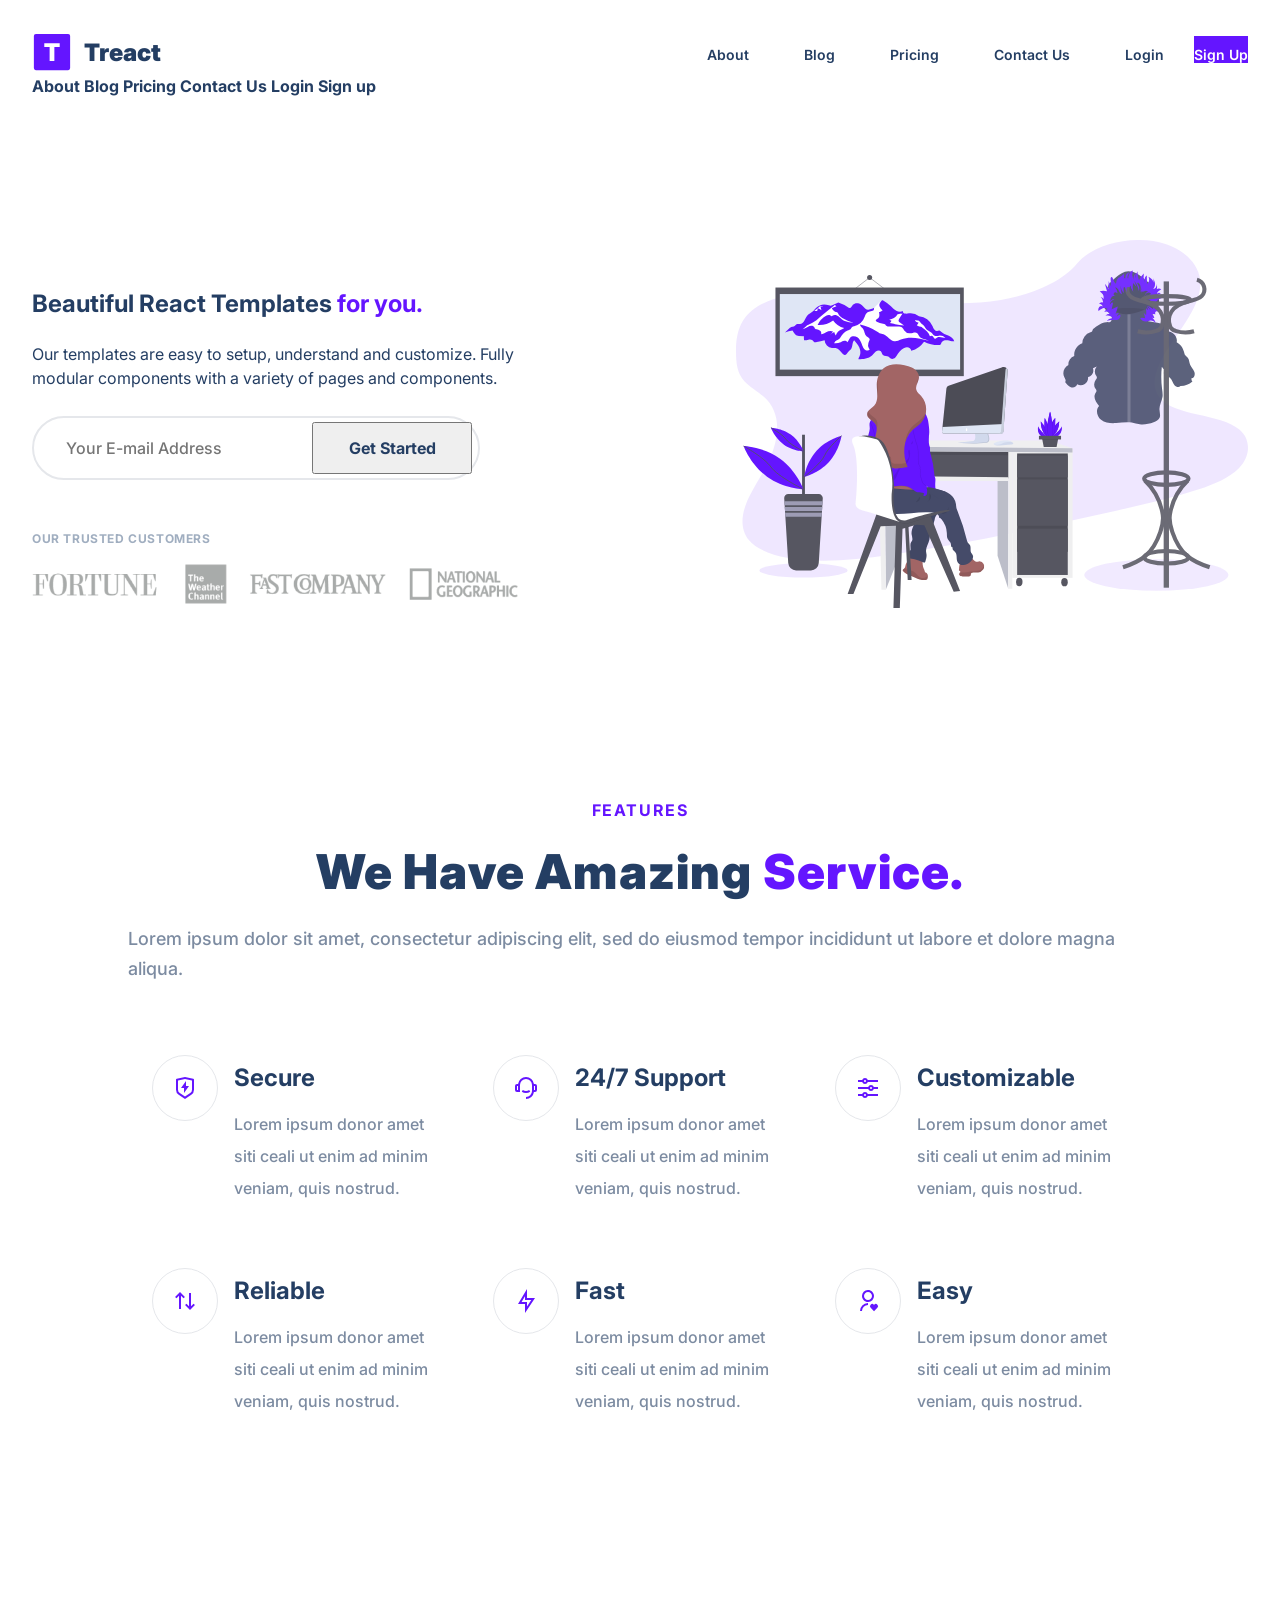
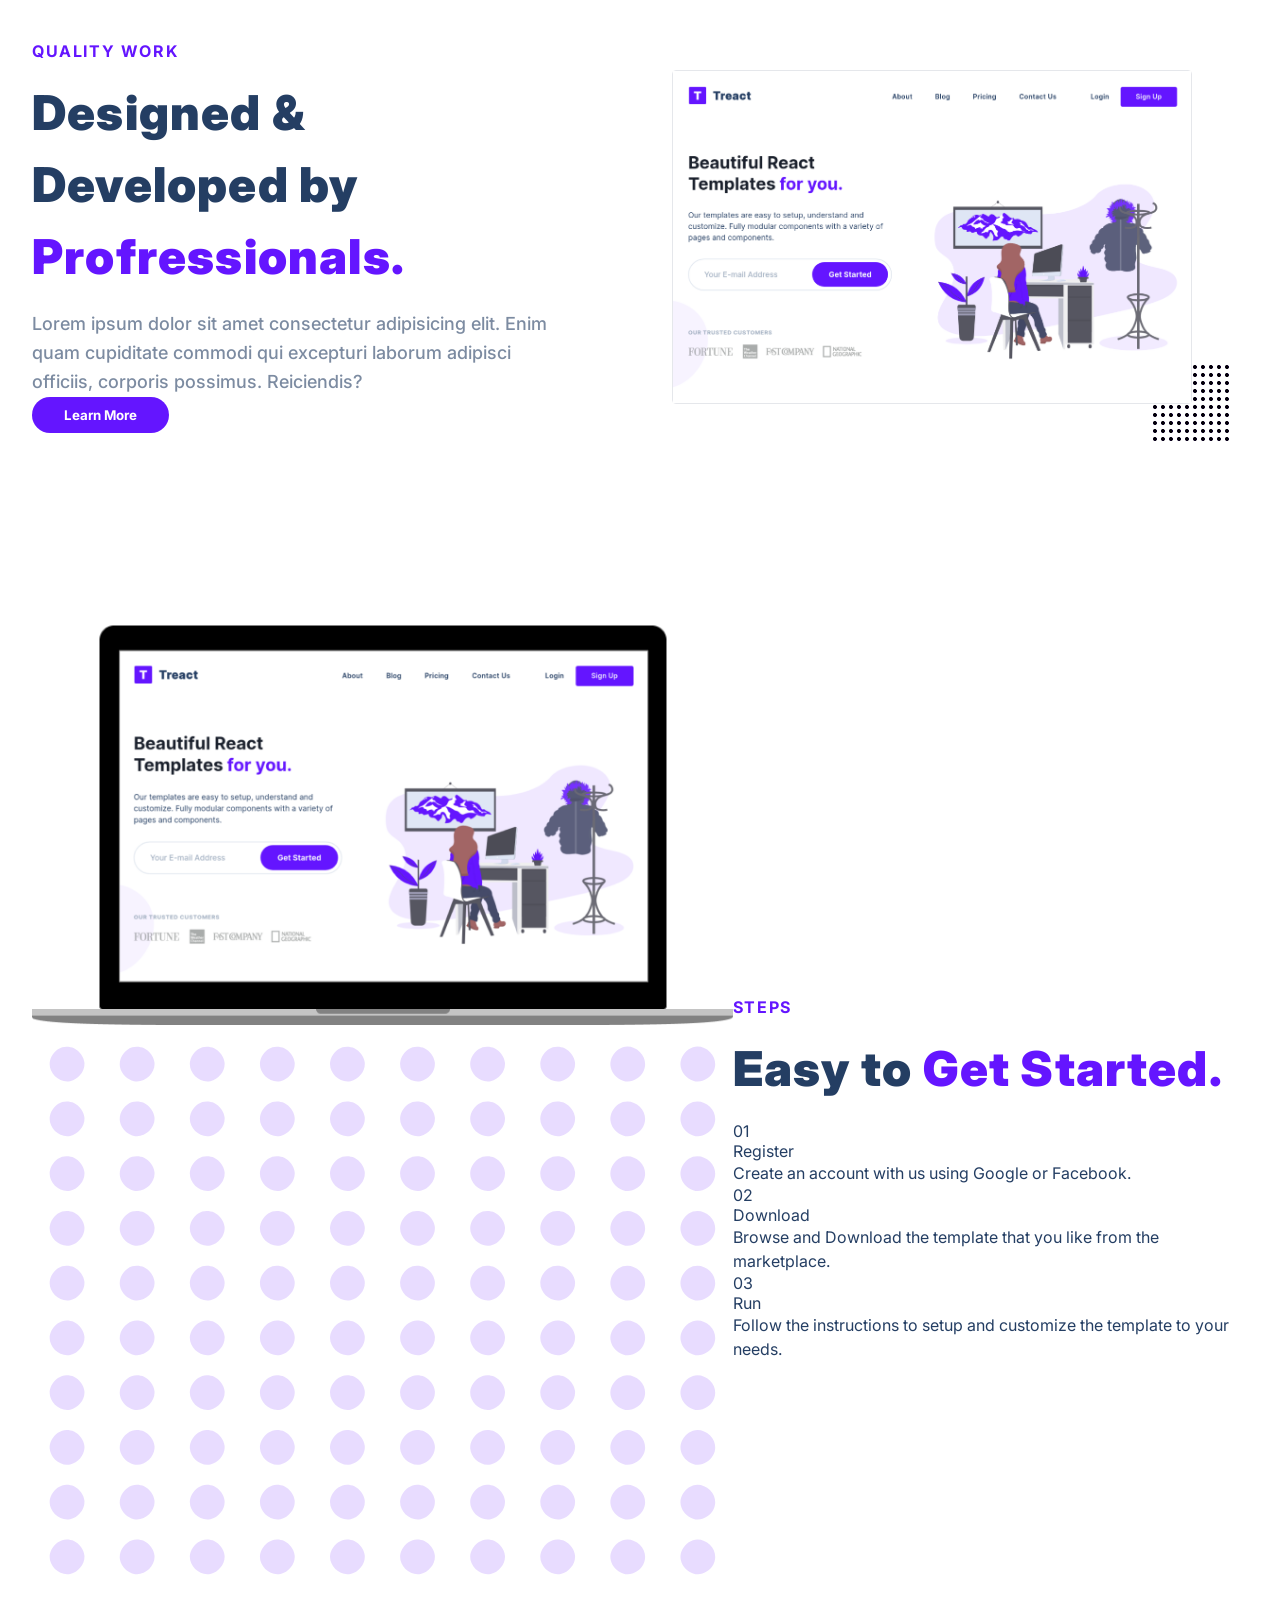
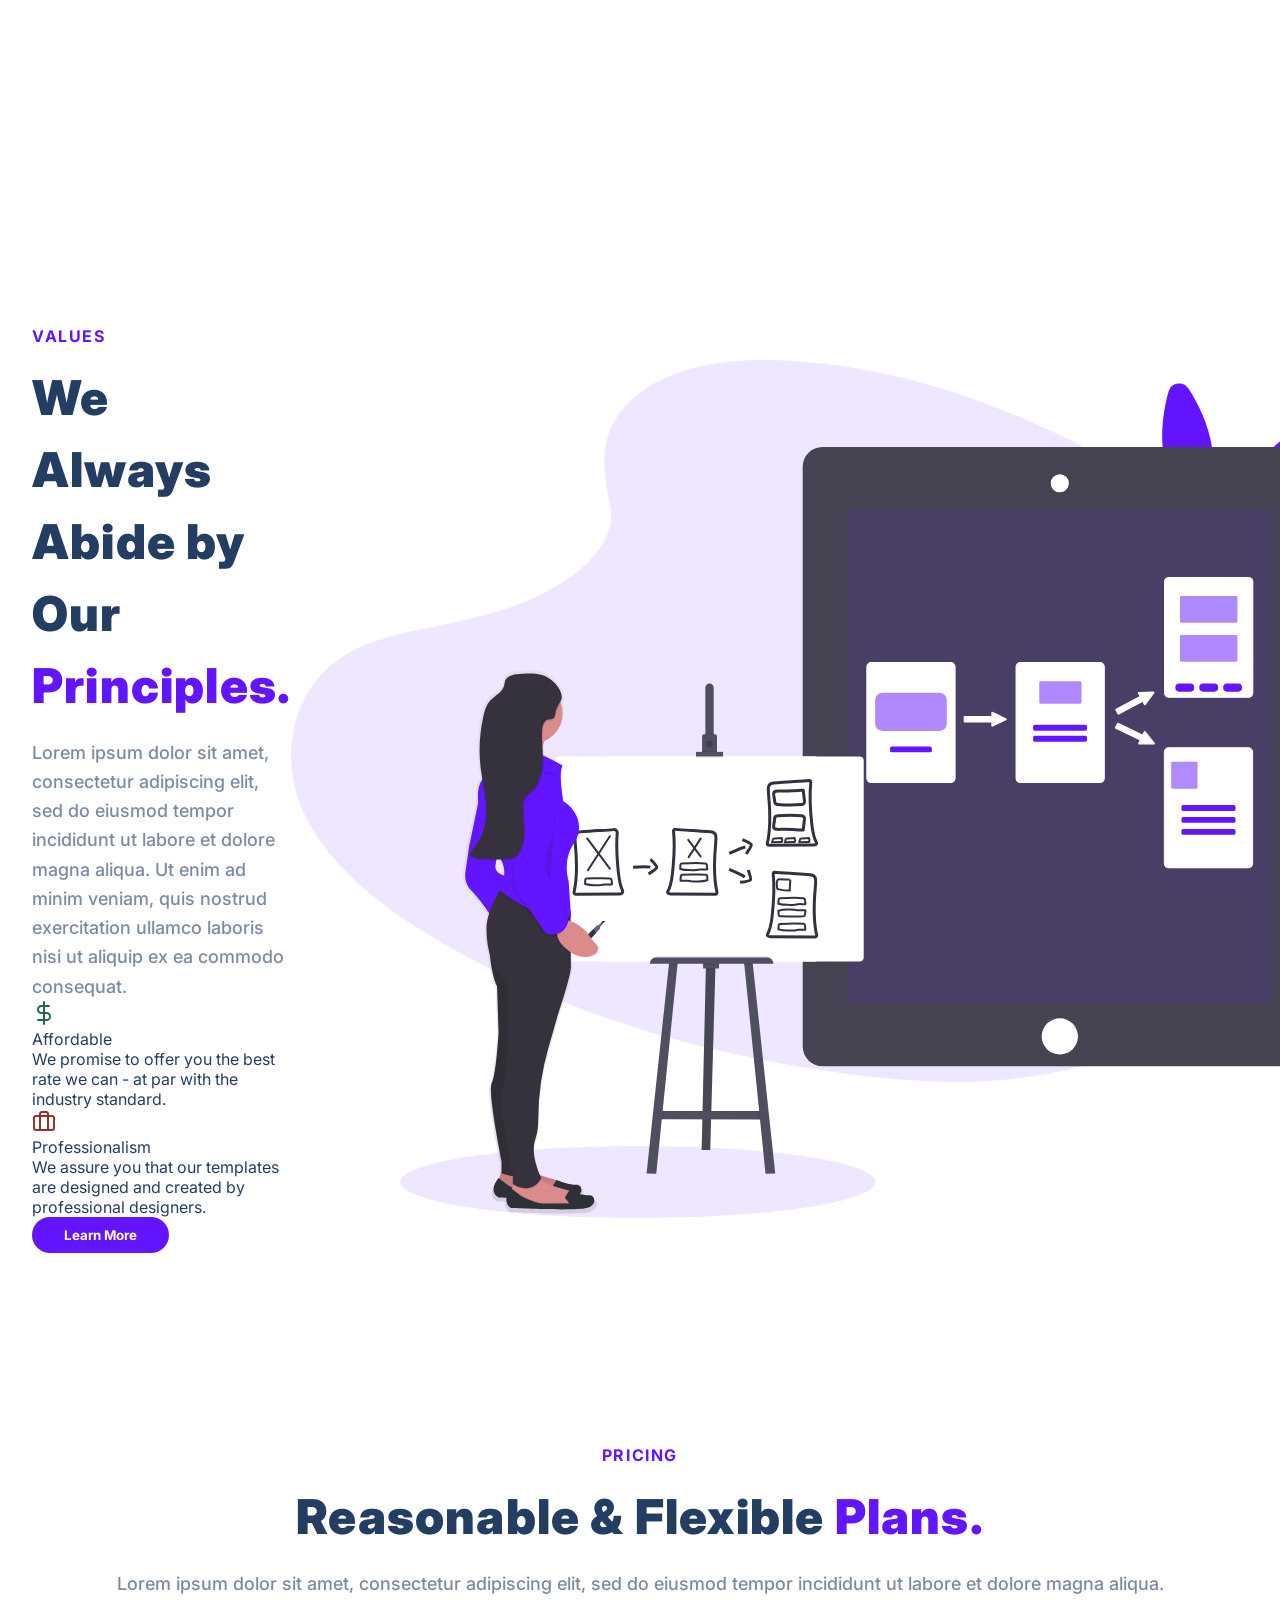
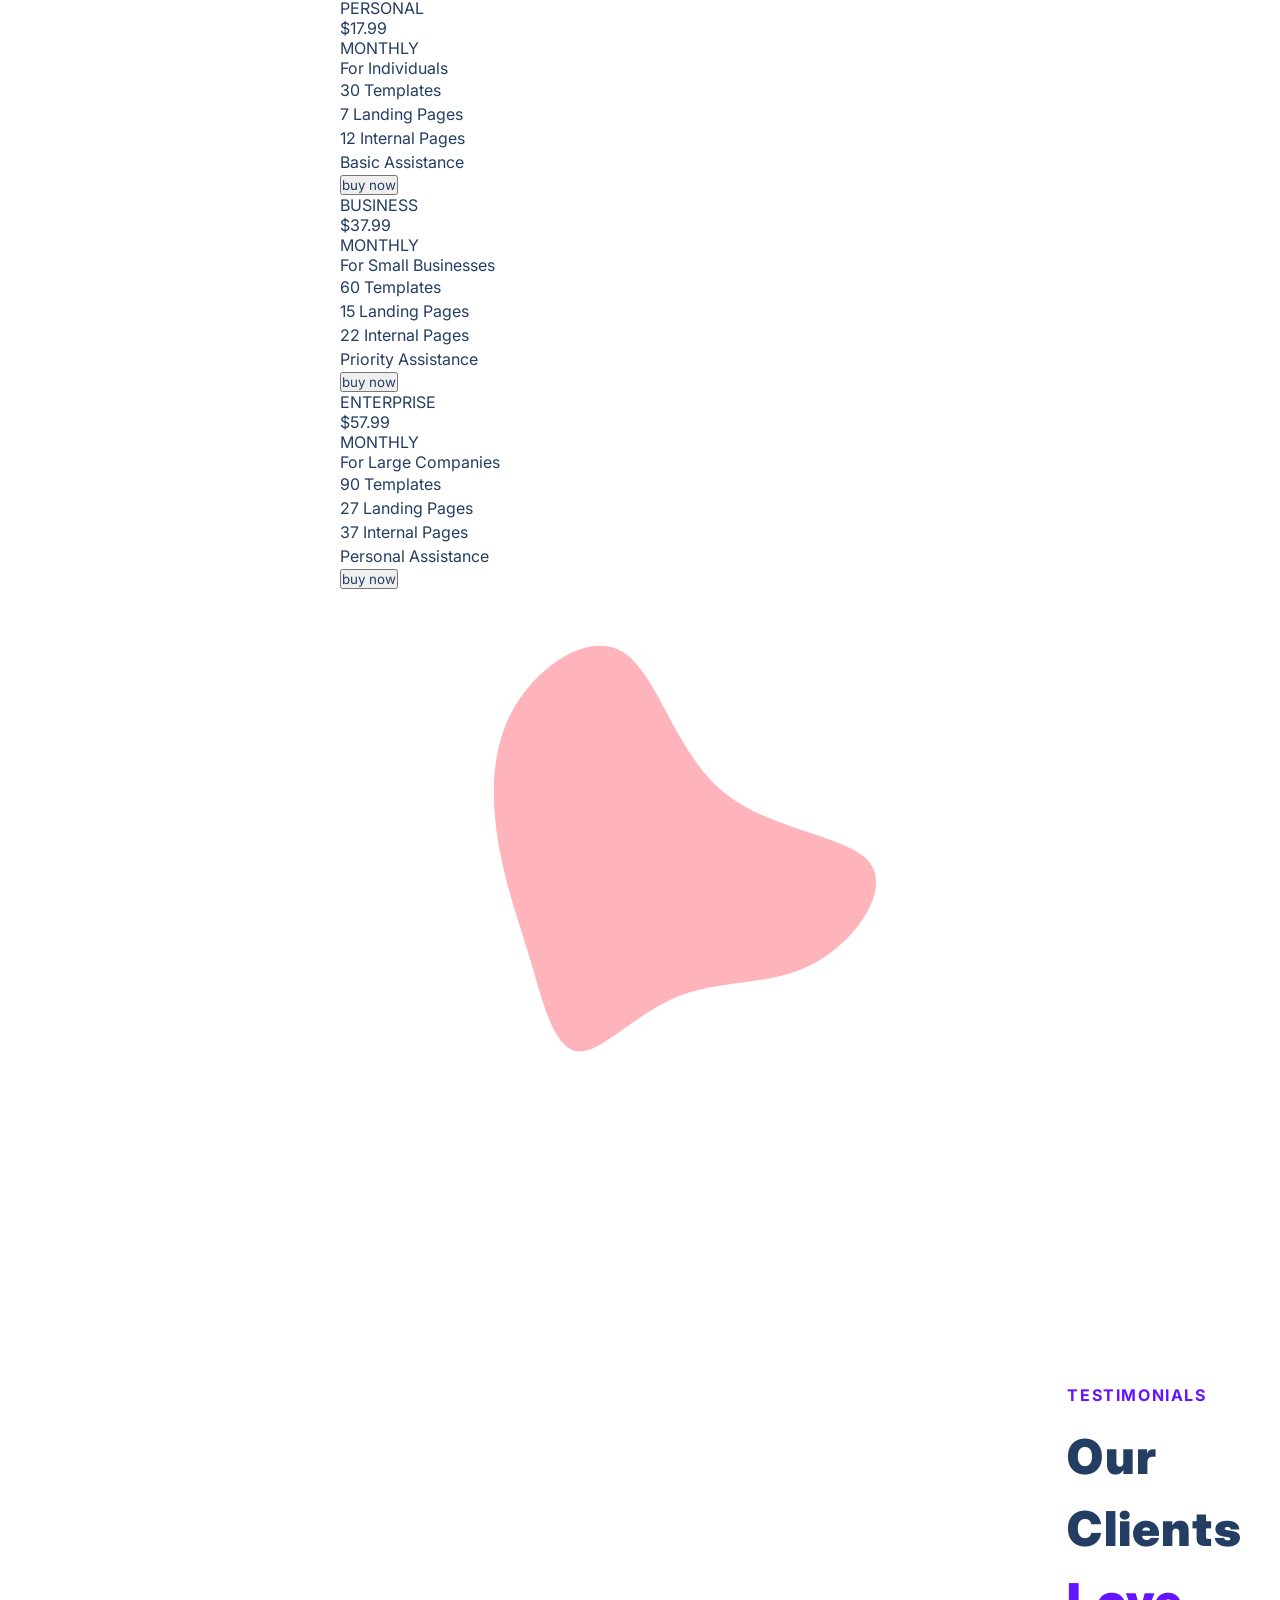
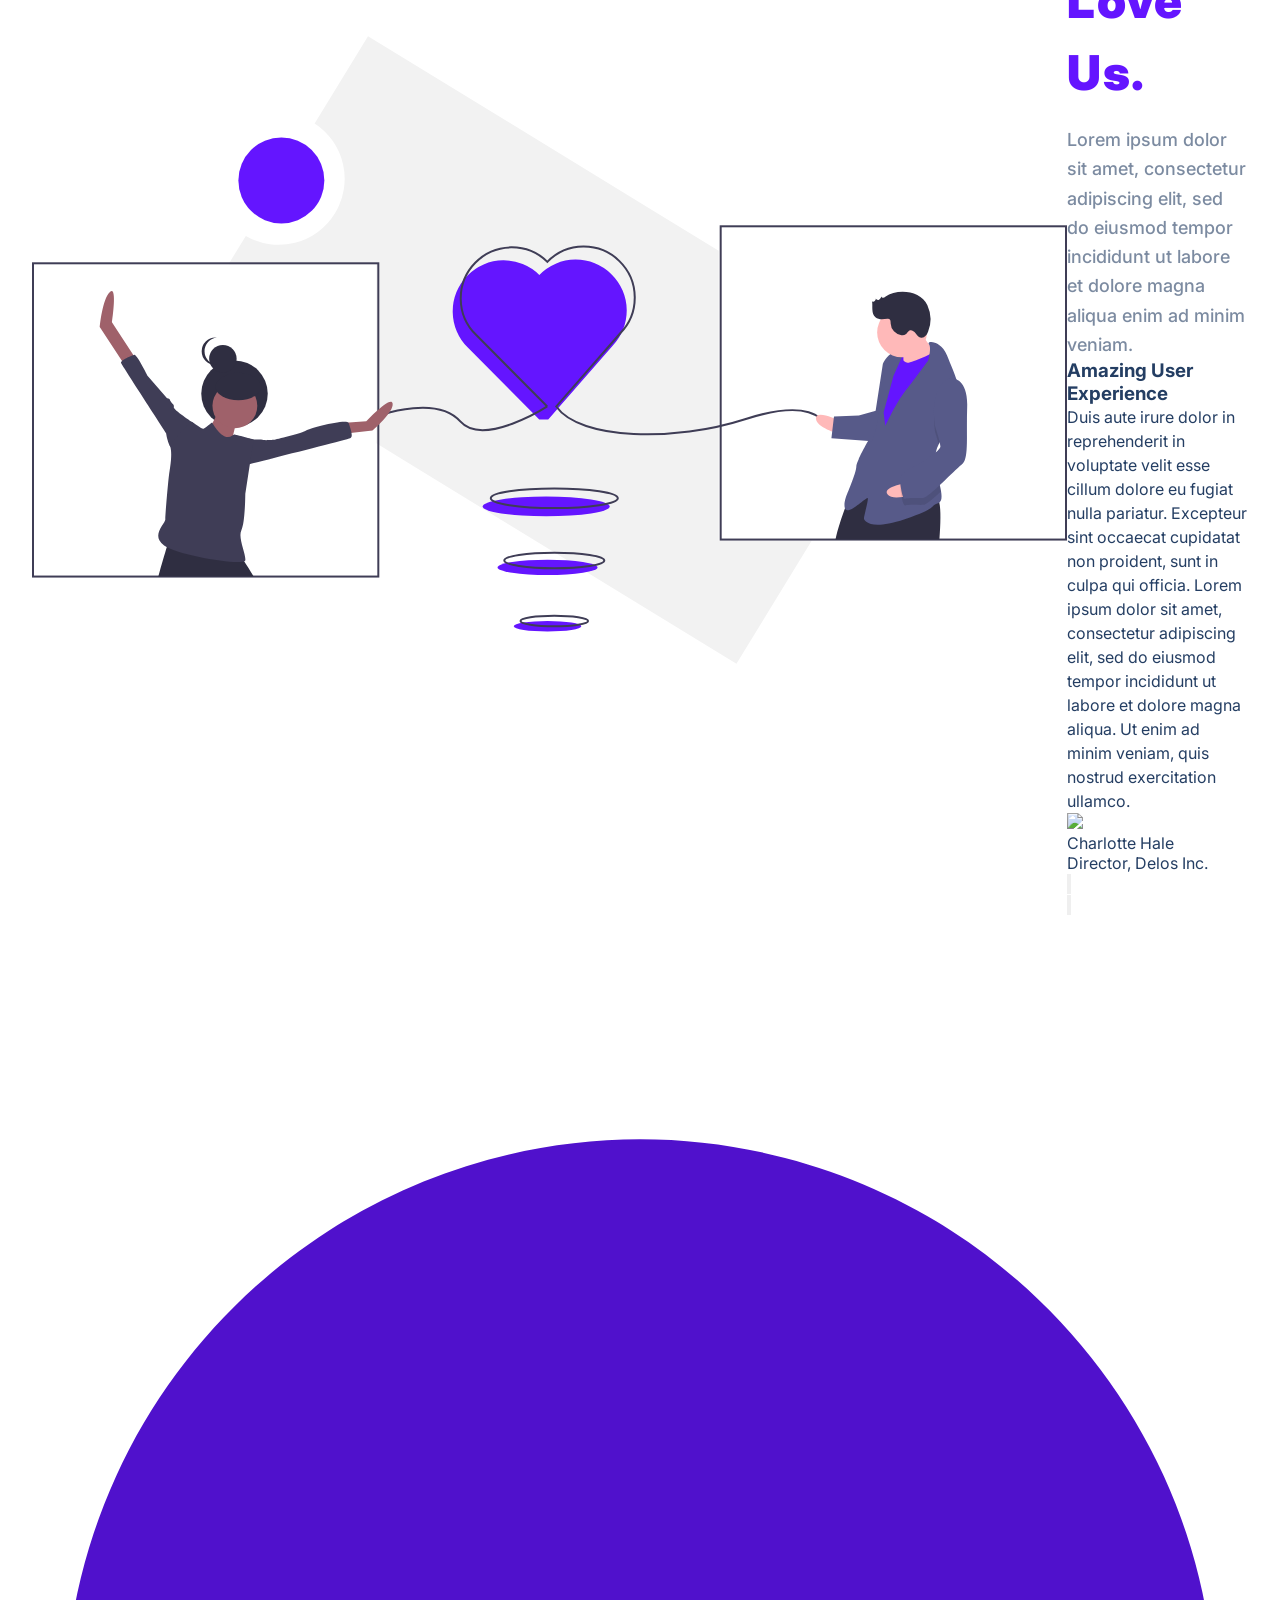
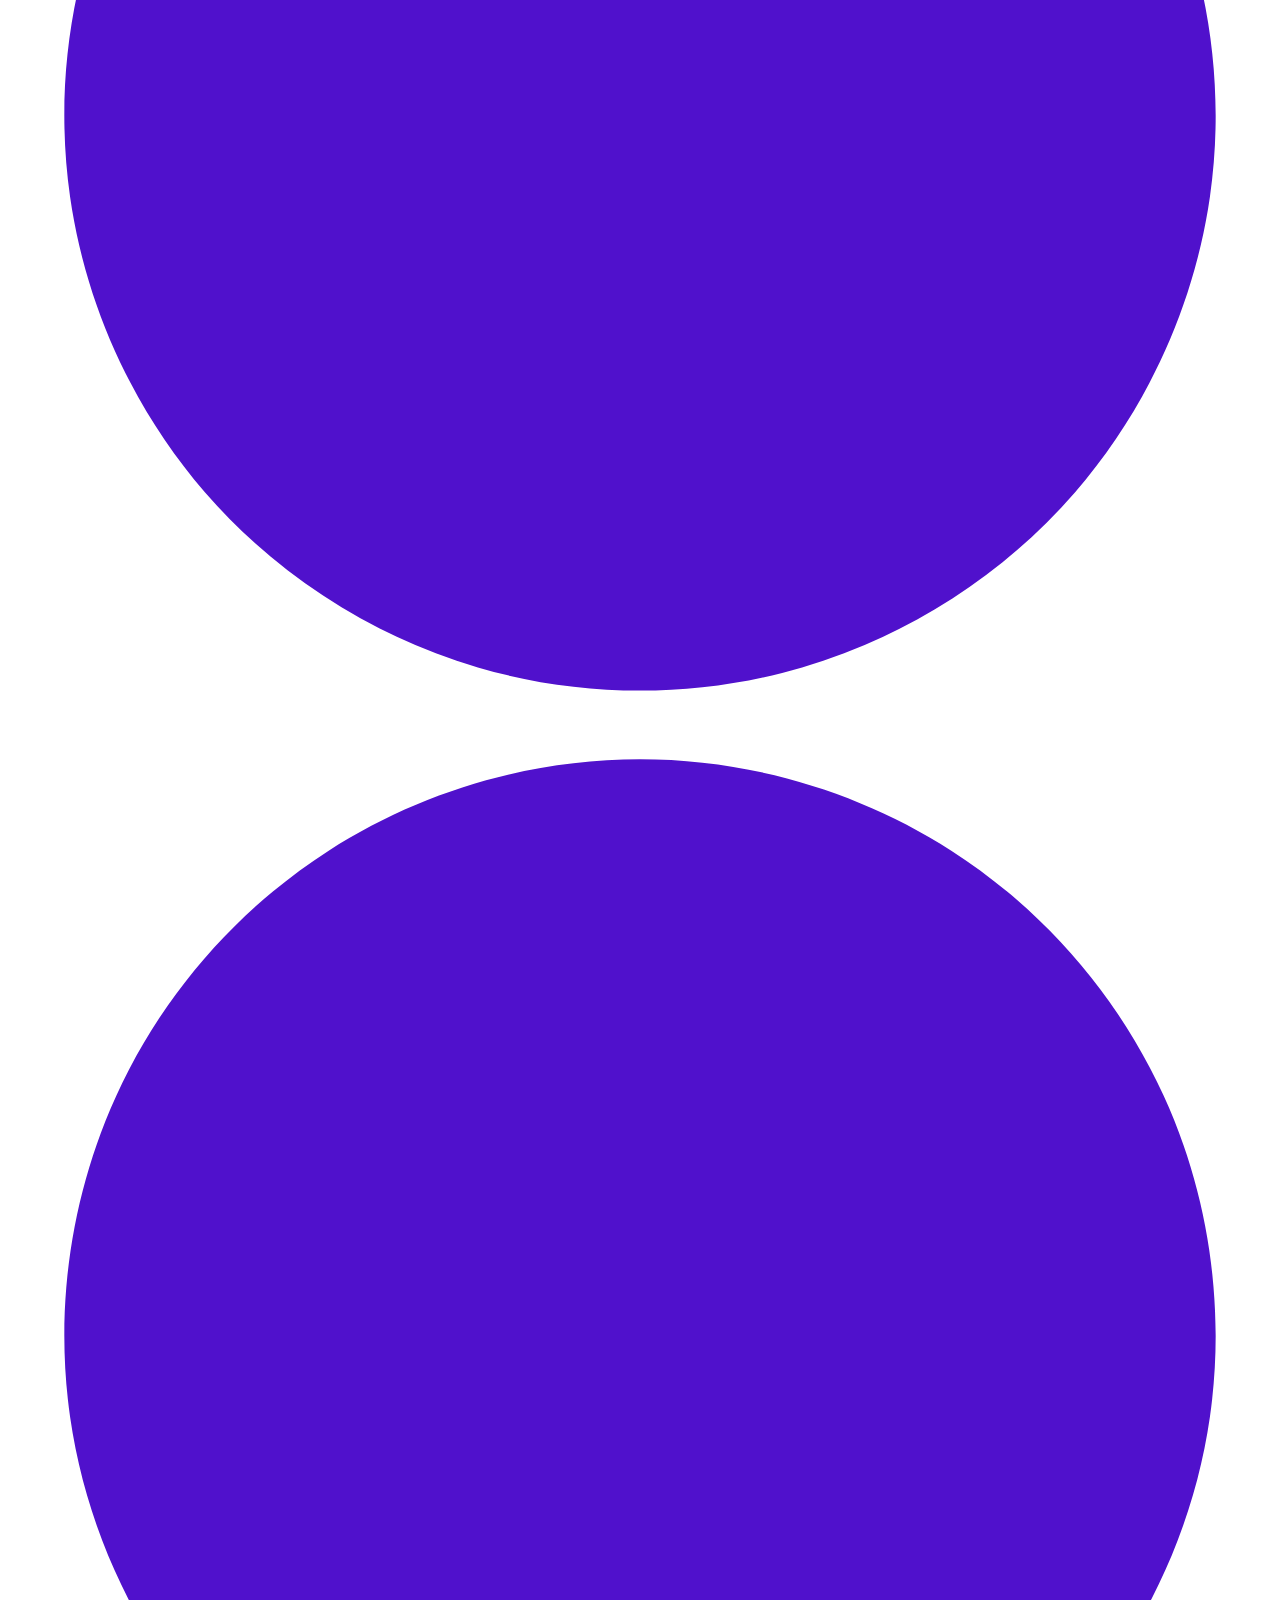
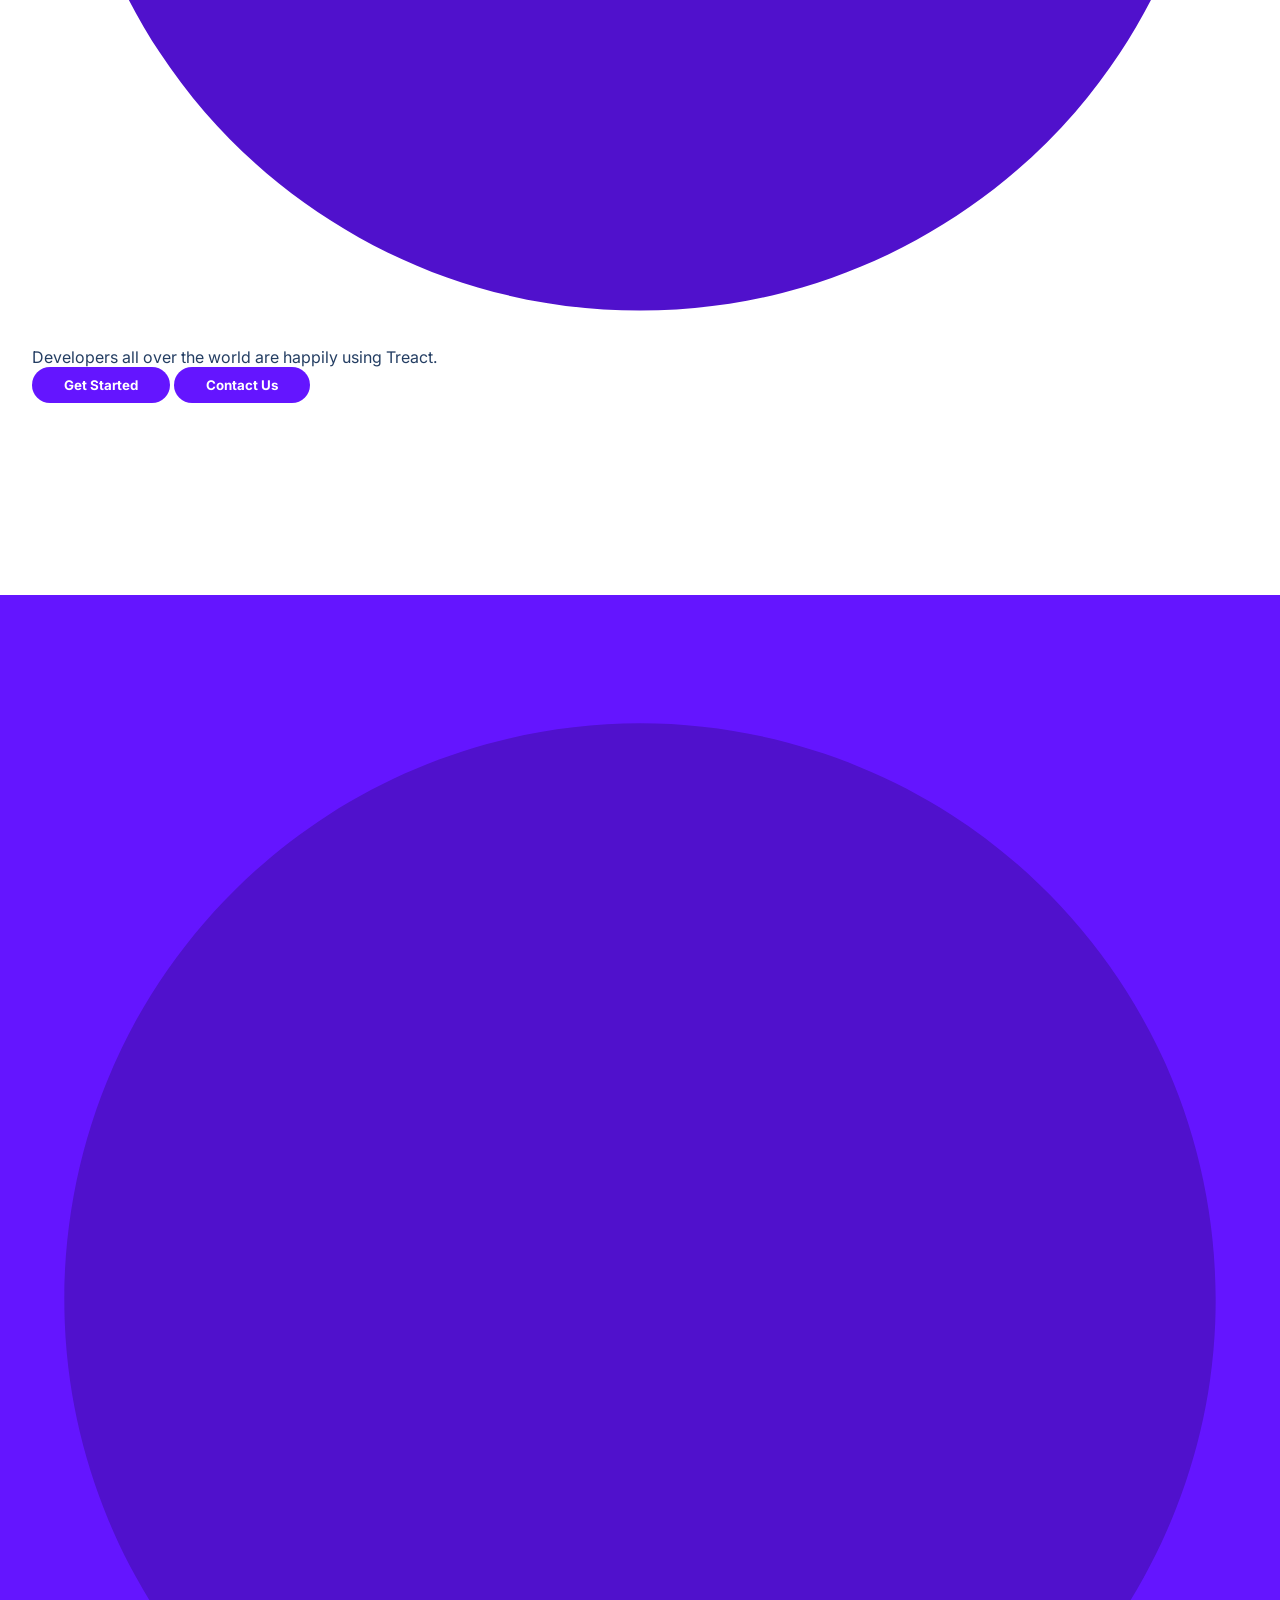
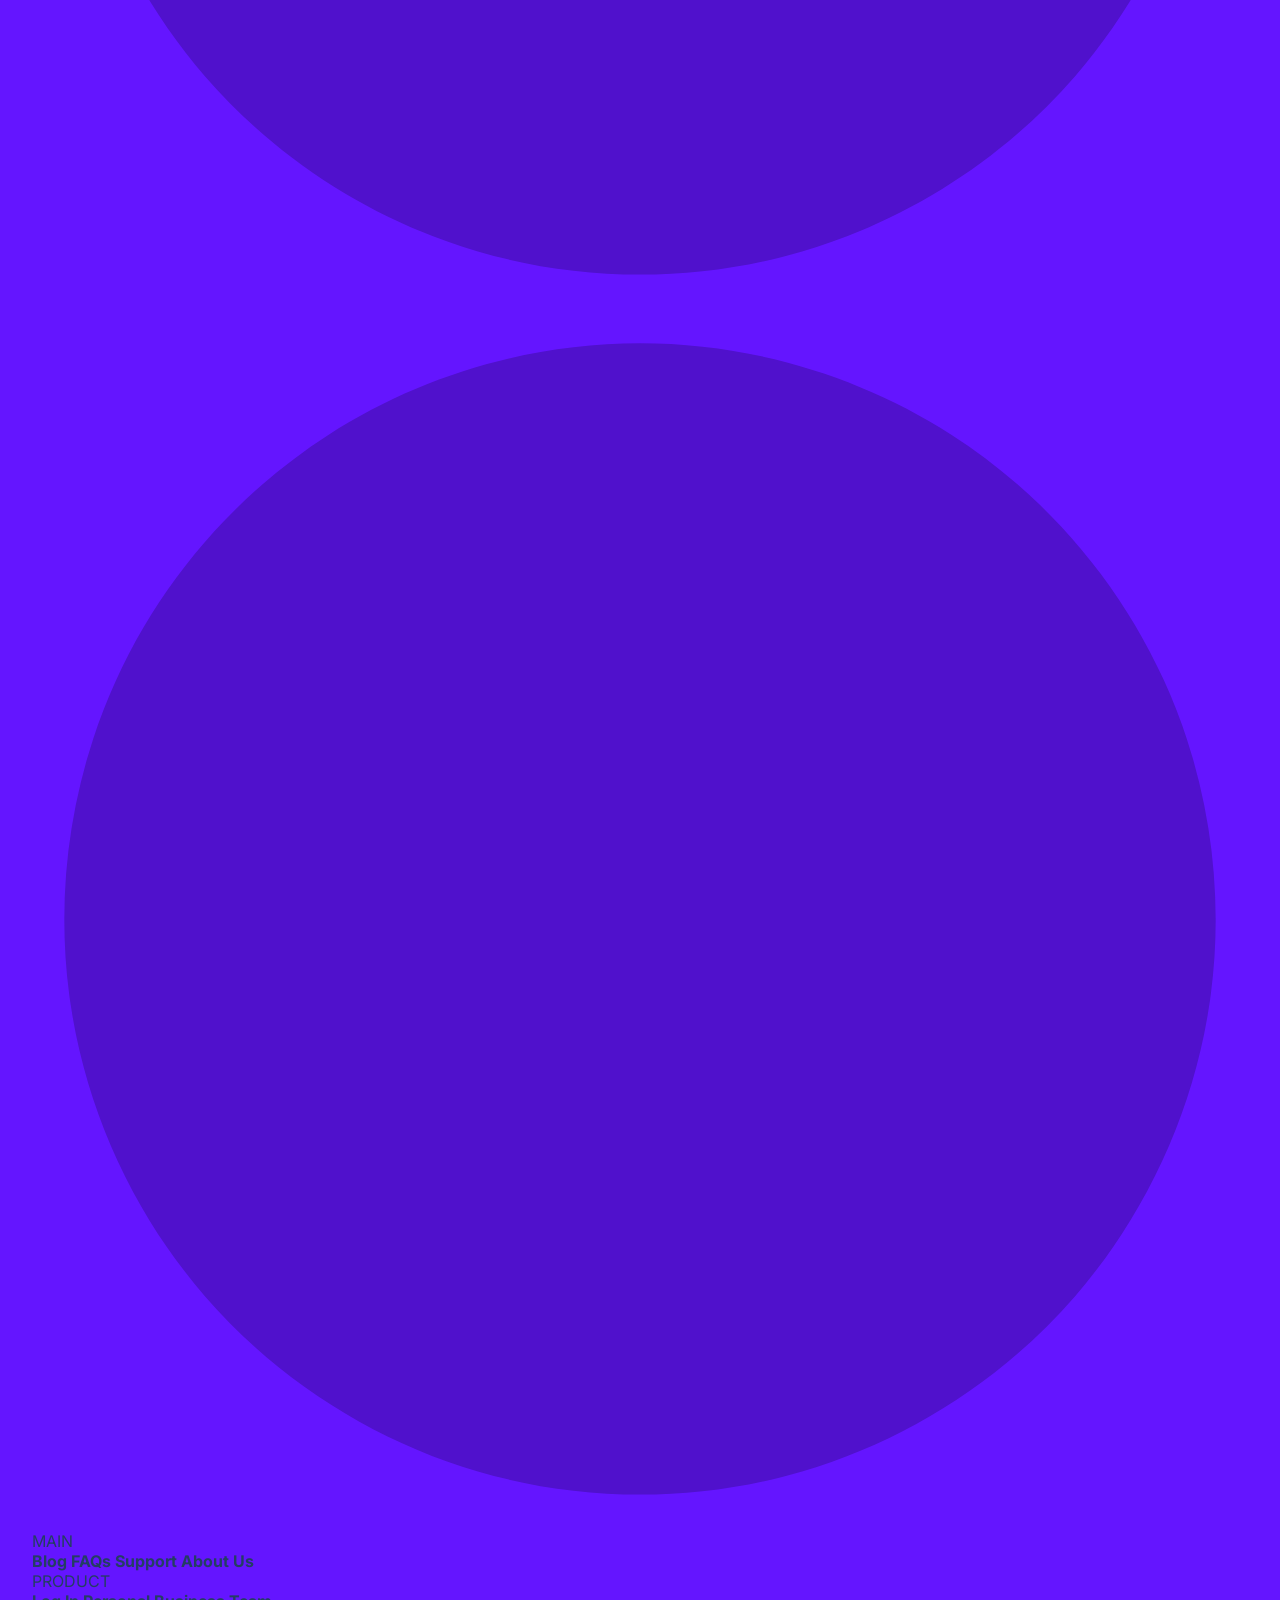
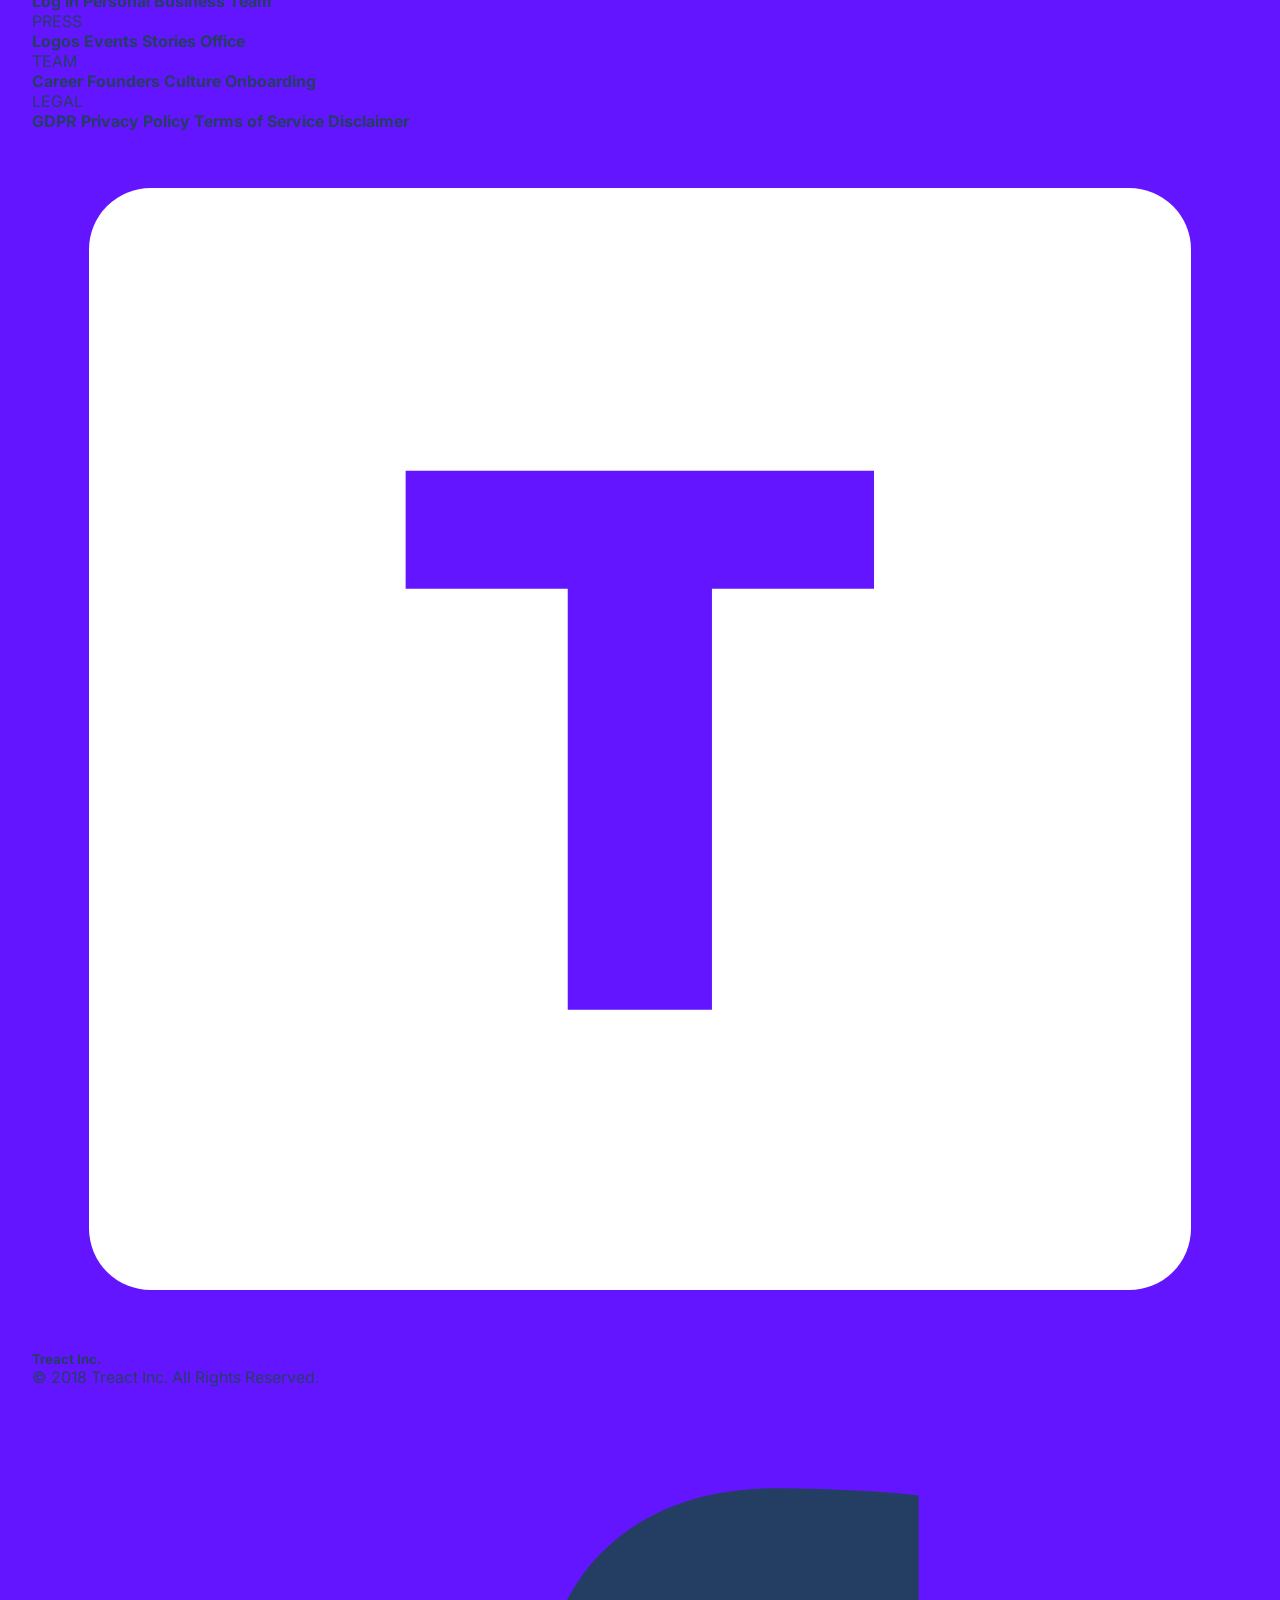
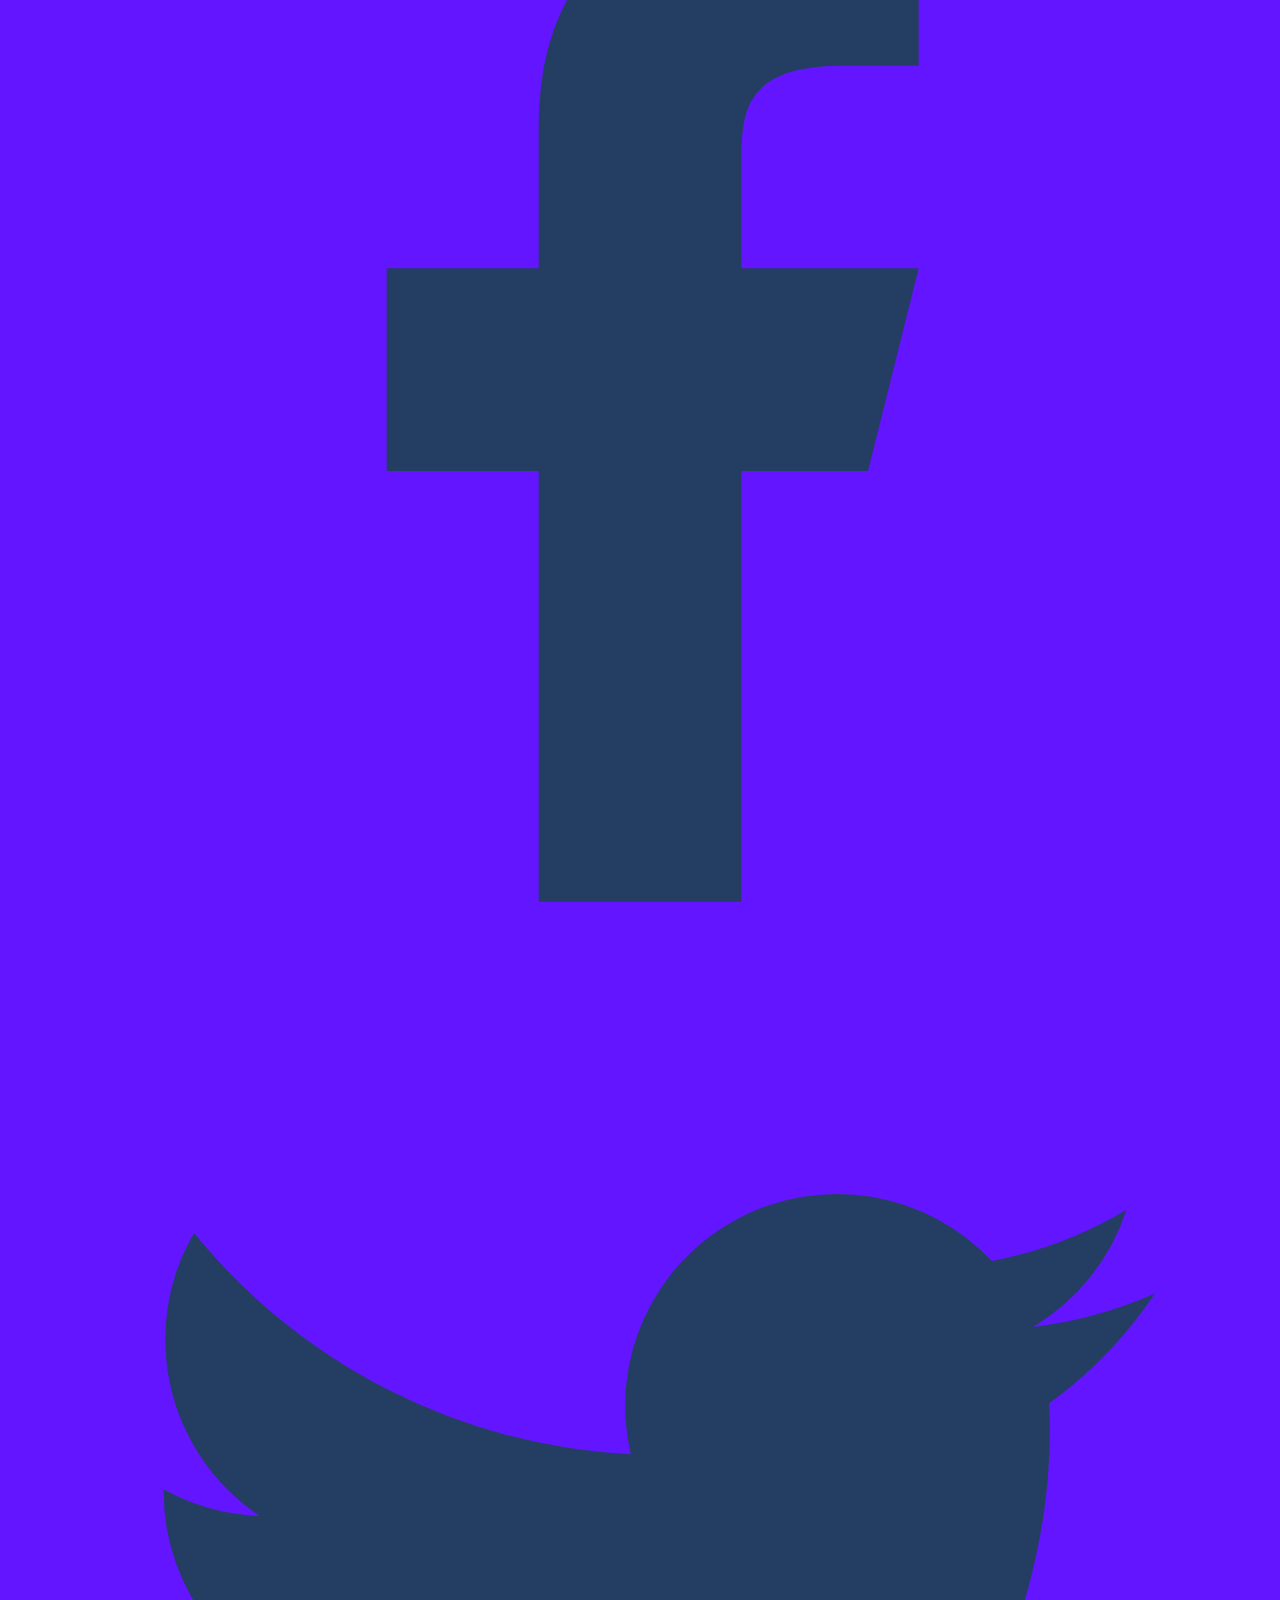
==== _source.html @ 0d6f2646 "incremental changes to page" ====
<!DOCTYPE html>
<html lang="en">
  <head>
    <meta charset="UTF-8" />
    <meta name="viewport" content="width=device-width, initial-scale=1.0" />
    <link rel="stylesheet" href="style.css" />
    <script
      src="https://kit.fontawesome.com/6487f0a3d4.js"
      crossorigin="anonymous"
    ></script>
    <script src="index.js"></script>
    <title>Module 2 Final Project (Example Website)</title>
  </head>
  <body>
    <section id="landing">
      <nav>
        <div class="row nav__row">
          <div class="nav__logo">
            <img
              class="nav__logo--img"
              src="./assets/logo.2c489fc453a1783cbadacf914efa3df6.svg"
              alt="LOGO"
            />
            <div class="nav__logo--title">Treact</div>
          </div>
          <div class="nav__links">
            <a href="#" class="nav__link">About</a>
            <a href="#" class="nav__link">Blog</a>
            <a href="#" class="nav__link">Pricing</a>
            <a href="#" class="nav__link">Contact Us</a>
            <a href="#" class="nav__link login">Login</a>
            <a href="#" class="nav__link nav__link--primary">Sign Up</a>
          </div>
          <button class="btn__menu" onclick="openMenu()">
            <svg
              xmlns="http://www.w3.org/2000/svg"
              width="24"
              height="24"
              viewBox="0 0 24 24"
              fill="none"
              stroke="currentColor"
              stroke-width="2"
              stroke-linecap="round"
              stroke-linejoin="round"
              class="btn__menu--svg"
            >
              <line x1="3" y1="12" x2="21" y2="12"></line>
              <line x1="3" y1="6" x2="21" y2="6"></line>
              <line x1="3" y1="18" x2="21" y2="18"></line>
            </svg>
          </button>
        </div>
      </nav>
      <div class="menu">
        <button class="btn__menu btn__menu--close" onclick="closeMenu()">
          <svg
            xmlns="http://www.w3.org/2000/svg"
            width="24"
            height="24"
            viewBox="0 0 24 24"
            fill="none"
            stroke="currentColor"
            stroke-width="2"
            stroke-linecap="round"
            stroke-linejoin="round"
            class="light___StyledCloseIcon-lj69nl-14 fASujC"
          >
            <line x1="18" y1="6" x2="6" y2="18"></line>
            <line x1="6" y1="6" x2="18" y2="18"></line>
          </svg>
        </button>
        <div class="menu__links">
          <a href="#about" class="menu__link" onclick="closeMenu()">About</a>
          <a href="#blog" class="menu__link" onclick="closeMenu()">Blog</a>
          <a href="#pricing" class="menu__link" onclick="closeMenu()"
            >Pricing</a
          >
          <a href="#contact__us" class="menu__link" onclick="closeMenu()"
            >Contact Us</a
          >
          <a href="#login" class="menu__link" onclick="closeMenu()">Login</a>
          <a
            href="#signup"
            class="menu__link menu__link--primary"
            onclick="closeMenu()"
            >Sign up</a
          >
        </div>
      </div>
      <header>
        <div class="container">
          <div class="row">
            <div class="header__description">
              <h1>
                Beautiful React Templates <span class="purple">for you.</span>
              </h1>
              <p class="header__description--para">
                Our templates are easy to setup, understand and customize. Fully
                modular components with a variety of pages and components.
              </p>
              <div class="header__email">
                <input
                  type="text"
                  class="header__email--input"
                  placeholder="Your E-mail Address"
                />
                <button class="header__email--btn">Get Started</button>
              </div>
              <p class="header__customers--title">OUR TRUSTED CUSTOMERS</p>
              <img
                src="./assets/customers-logo-strip.680ac7c2e8ae28161d2c.png"
                class="header__customers"
              />
            </div>
            <figure class="header__img--wrapper">
              <img
                src="./assets/design-illustration-2.6da6a00b20c07c4a9b65d1870679e1b8.svg"
                class="header__img"
              />
            </figure>
          </div>
        </div>
      </header>
    </section>
    <main>
      <section id="features">
        <div class="container">
          <div class="row__narrow">
            <h4 class="section__tag">FEATURES</h4>
            <h2 class="section__title">
              We Have Amazing <span class="purple">Service.</span>
            </h2>
            <div class="section__para">
              Lorem ipsum dolor sit amet, consectetur adipiscing elit, sed do
              eiusmod tempor incididunt ut labore et dolore magna aliqua.
            </div>
            <div class="features">
              <div class="feature">
                <div class="feature__row">
                  <figure class="feature__img--wrapper">
                    <img
                      src="./assets/shield-icon.daefe14b320b14fbd9cbd18908ac93ec.svg"
                      class="feature__img"
                    />
                  </figure>
                  <div class="feature__text">
                    <h2 class="feature__title">Secure</h2>
                    <p class="feature__para">
                      Lorem ipsum donor amet siti ceali ut enim ad minim veniam,
                      quis nostrud.
                    </p>
                  </div>
                </div>
              </div>
              <div class="feature">
                <div class="feature__row">
                  <figure class="feature__img--wrapper">
                    <img
                      src="./assets/support-icon.f9253ffa8cb6ffde5bbaa05eb5136375.svg"
                      class="feature__img"
                    />
                  </figure>
                  <div class="feature__text">
                    <h2 class="feature__title">24/7 Support</h2>
                    <p class="feature__para">
                      Lorem ipsum donor amet siti ceali ut enim ad minim veniam,
                      quis nostrud.
                    </p>
                  </div>
                </div>
              </div>
              <div class="feature">
                <div class="feature__row">
                  <figure class="feature__img--wrapper">
                    <img
                      src="/assets/customize-icon.367468c90fd796009b97fbfba67b2c6a.svg"
                      class="feature__img"
                    />
                  </figure>
                  <div class="feature__text">
                    <h2 class="feature__title">Customizable</h2>
                    <p class="feature__para">
                      Lorem ipsum donor amet siti ceali ut enim ad minim veniam,
                      quis nostrud.
                    </p>
                  </div>
                </div>
              </div>
              <div class="feature">
                <div class="feature__row">
                  <figure class="feature__img--wrapper">
                    <img
                      src="/assets/reliable-icon.1367510a8f0a1bec76dc425d25f92f43.svg"
                      class="feature__img"
                    />
                  </figure>
                  <div class="feature__text">
                    <h2 class="feature__title">Reliable</h2>
                    <p class="feature__para">
                      Lorem ipsum donor amet siti ceali ut enim ad minim veniam,
                      quis nostrud.
                    </p>
                  </div>
                </div>
              </div>
              <div class="feature">
                <div class="feature__row">
                  <figure class="feature__img--wrapper">
                    <img
                      src="/assets/fast-icon.dbb971a73d4805d2fc3bcdacdb55beba.svg"
                      class="feature__img"
                    />
                  </figure>
                  <div class="feature__text">
                    <h2 class="feature__title">Fast</h2>
                    <p class="feature__para">
                      Lorem ipsum donor amet siti ceali ut enim ad minim veniam,
                      quis nostrud.
                    </p>
                  </div>
                </div>
              </div>
              <div class="feature">
                <div class="feature__row">
                  <figure class="feature__img--wrapper">
                    <img
                      src="/assets/simple-icon.673b7e1750b2a4ef32907fc164828d00.svg"
                      class="feature__img"
                    />
                  </figure>
                  <div class="feature__text">
                    <h2 class="feature__title">Easy</h2>
                    <p class="feature__para">
                      Lorem ipsum donor amet siti ceali ut enim ad minim veniam,
                      quis nostrud.
                    </p>
                  </div>
                </div>
              </div>
            </div>
          </div>
        </div>
      </section>
      <section id="quality">
        <div class="container">
          <div class="row">
            <div class="quality__description">
              <div class="section__tag">QUALITY WORK</div>
              <h2 class="section__title">
                Designed & Developed by
                <span class="purple">Profressionals.</span>
              </h2>
              <p class="section__para">
                Lorem ipsum dolor sit amet consectetur adipisicing elit. Enim
                quam cupiditate commodi qui excepturi laborum adipisci officiis,
                corporis possimus. Reiciendis?
              </p>
              <button class="btn">Learn More</button>
            </div>
            <figure class="quality__img--wrapper">
              <img
                src="/assets/hero-screenshot-1.40a097b525c2f8c9808e.png"
                class="quality__img"
              />
              <svg viewBox="0 0 1280 1280" class="quality__grid">
                <path
                  d="M55 33.5C44.5 37 35 47.6 32.8 58.3c-4.3 20.6 16.3 41.2 36.9 36.9 15.5-3.2 27.5-19 26-33.9-1.1-10.5-9-21.3-19-26.2-6.1-2.9-15.5-3.6-21.7-1.6zM183 33.5c-15.1 5-25.3 21.6-22.2 36.2 2.5 11.9 13.6 23 25.4 25.5 19.4 4.1 39.5-14.2 37.5-33.9-1.1-10.5-9-21.3-19-26.2-6.1-2.9-15.5-3.6-21.7-1.6zM311 33.5c-10.5 3.5-20 14.1-22.2 24.8-4.3 20.6 16.3 41.2 36.9 36.9 15.5-3.2 27.5-19 26-33.9-1.1-10.5-9-21.3-19-26.2-6.1-2.9-15.5-3.6-21.7-1.6zM439 33.5c-10.5 3.5-20 14.1-22.2 24.8-4.3 20.6 16.3 41.2 36.9 36.9 15.5-3.2 27.5-19 26-33.9-1.1-10.5-9-21.3-19-26.2-6.1-2.9-15.5-3.6-21.7-1.6zM567 33.5c-10.5 3.5-20 14.1-22.2 24.8-4.3 20.6 16.3 41.2 36.9 36.9 15.5-3.2 27.5-19 26-33.9-1.1-10.5-9-21.3-19-26.2-6.1-2.9-15.5-3.6-21.7-1.6zM695 33.5c-10.5 3.5-20 14.1-22.2 24.8-4.3 20.6 16.3 41.2 36.9 36.9 15.5-3.2 27.5-19 26-33.9-1.1-10.5-9-21.3-19-26.2-6.1-2.9-15.5-3.6-21.7-1.6zM823 33.5c-10.5 3.5-20 14.1-22.2 24.8-4.3 20.6 16.3 41.2 36.9 36.9 15.5-3.2 27.5-19 26-33.9-1.1-10.5-9-21.3-19-26.2-6.1-2.9-15.5-3.6-21.7-1.6zM951 33.5c-10.5 3.5-20 14.1-22.2 24.8-4.3 20.6 16.3 41.2 36.9 36.9 15.5-3.2 27.5-19 26-33.9-1.1-10.5-9-21.3-19-26.2-6.1-2.9-15.5-3.6-21.7-1.6zM1079 33.5c-10.5 3.5-20 14.1-22.2 24.8-2.5 11.7 3.2 24.4 14.2 31.9 10.7 7.4 22.9 7.5 33.7.3 17.7-11.8 20.1-33.8 5.3-48.5-8.5-8.6-20.7-11.9-31-8.5zM1207 33.5c-10.5 3.5-20 14.1-22.2 24.8-2.5 11.7 3.2 24.4 14.2 31.9 10.7 7.4 22.9 7.5 33.7.3 17.7-11.8 20.1-33.8 5.3-48.5-8.5-8.6-20.7-11.9-31-8.5zM55 161.5c-10.5 3.5-20 14.1-22.2 24.8-4.3 20.6 16.3 41.2 36.9 36.9 15.5-3.2 27.5-19 26-33.9-1.1-10.5-9-21.3-19-26.2-6.1-2.9-15.5-3.6-21.7-1.6zM183 161.5c-15.1 5-25.3 21.6-22.2 36.2 2.5 11.9 13.6 23 25.4 25.5 19.4 4.1 39.5-14.2 37.5-33.9-1.1-10.5-9-21.3-19-26.2-6.1-2.9-15.5-3.6-21.7-1.6zM311 161.5c-10.5 3.5-20 14.1-22.2 24.8-4.3 20.6 16.3 41.2 36.9 36.9 15.5-3.2 27.5-19 26-33.9-1.1-10.5-9-21.3-19-26.2-6.1-2.9-15.5-3.6-21.7-1.6zM439 161.5c-10.5 3.5-20 14.1-22.2 24.8-4.3 20.6 16.3 41.2 36.9 36.9 15.5-3.2 27.5-19 26-33.9-1.1-10.5-9-21.3-19-26.2-6.1-2.9-15.5-3.6-21.7-1.6zM567 161.5c-10.5 3.5-20 14.1-22.2 24.8-4.3 20.6 16.3 41.2 36.9 36.9 15.5-3.2 27.5-19 26-33.9-1.1-10.5-9-21.3-19-26.2-6.1-2.9-15.5-3.6-21.7-1.6zM695 161.5c-10.5 3.5-20 14.1-22.2 24.8-4.3 20.6 16.3 41.2 36.9 36.9 15.5-3.2 27.5-19 26-33.9-1.1-10.5-9-21.3-19-26.2-6.1-2.9-15.5-3.6-21.7-1.6zM823 161.5c-10.5 3.5-20 14.1-22.2 24.8-4.3 20.6 16.3 41.2 36.9 36.9 15.5-3.2 27.5-19 26-33.9-1.1-10.5-9-21.3-19-26.2-6.1-2.9-15.5-3.6-21.7-1.6zM951 161.5c-10.5 3.5-20 14.1-22.2 24.8-4.3 20.6 16.3 41.2 36.9 36.9 15.5-3.2 27.5-19 26-33.9-1.1-10.5-9-21.3-19-26.2-6.1-2.9-15.5-3.6-21.7-1.6zM1079 161.5c-10.5 3.5-20 14.1-22.2 24.8-2.5 11.7 3.2 24.4 14.2 31.9 10.7 7.4 22.9 7.5 33.7.3 17.7-11.8 20.1-33.8 5.3-48.5-8.5-8.6-20.7-11.9-31-8.5zM1207 161.5c-10.5 3.5-20 14.1-22.2 24.8-2.5 11.7 3.2 24.4 14.2 31.9 10.7 7.4 22.9 7.5 33.7.3 17.7-11.8 20.1-33.8 5.3-48.5-8.5-8.6-20.7-11.9-31-8.5zM55 289.5c-10.5 3.5-20 14.1-22.2 24.8-4.3 20.6 16.3 41.2 36.9 36.9 15.5-3.2 27.5-19 26-33.9-1.1-10.5-9-21.3-19-26.2-6.1-2.9-15.5-3.6-21.7-1.6zM183 289.5c-10.5 3.5-20 14.1-22.2 24.8-4.3 20.6 16.3 41.2 36.9 36.9 15.5-3.2 27.5-19 26-33.9-1.1-10.5-9-21.3-19-26.2-6.1-2.9-15.5-3.6-21.7-1.6zM311 289.5c-10.5 3.5-20 14.1-22.2 24.8-4.3 20.6 16.3 41.2 36.9 36.9 15.5-3.2 27.5-19 26-33.9-1.1-10.5-9-21.3-19-26.2-6.1-2.9-15.5-3.6-21.7-1.6zM439 289.5c-10.5 3.5-20 14.1-22.2 24.8-4.3 20.6 16.3 41.2 36.9 36.9 15.5-3.2 27.5-19 26-33.9-1.1-10.5-9-21.3-19-26.2-6.1-2.9-15.5-3.6-21.7-1.6zM567 289.5c-10.5 3.5-20 14.1-22.2 24.8-4.3 20.6 16.3 41.2 36.9 36.9 15.5-3.2 27.5-19 26-33.9-1.1-10.5-9-21.3-19-26.2-6.1-2.9-15.5-3.6-21.7-1.6zM695 289.5c-10.5 3.5-20 14.1-22.2 24.8-4.3 20.6 16.3 41.2 36.9 36.9 15.5-3.2 27.5-19 26-33.9-1.1-10.5-9-21.3-19-26.2-6.1-2.9-15.5-3.6-21.7-1.6zM823 289.5c-10.5 3.5-20 14.1-22.2 24.8-4.3 20.6 16.3 41.2 36.9 36.9 15.5-3.2 27.5-19 26-33.9-1.1-10.5-9-21.3-19-26.2-6.1-2.9-15.5-3.6-21.7-1.6zM951 289.5c-10.5 3.5-20 14.1-22.2 24.8-4.3 20.6 16.3 41.2 36.9 36.9 15.5-3.2 27.5-19 26-33.9-1.1-10.5-9-21.3-19-26.2-6.1-2.9-15.5-3.6-21.7-1.6zM1079 289.5c-10.5 3.5-20 14.1-22.2 24.8-4.3 20.6 16.3 41.2 36.9 36.9 15.5-3.2 27.5-19 26-33.9-1.1-10.5-9-21.3-19-26.2-6.1-2.9-15.5-3.6-21.7-1.6zM1207 289.5c-10.5 3.5-20 14.1-22.2 24.8-4.3 20.6 16.3 41.2 36.9 36.9 15.5-3.2 27.5-19 26-33.9-1.1-10.5-9-21.3-19-26.2-6.1-2.9-15.5-3.6-21.7-1.6zM55 417.5c-10.5 3.5-20 14.1-22.2 24.8-4.3 20.6 16.3 41.2 36.9 36.9 15.5-3.2 27.5-19 26-33.9-1.1-10.5-9-21.3-19-26.2-6.1-2.9-15.5-3.6-21.7-1.6zM183 417.5c-10.5 3.5-20 14.1-22.2 24.8-4.3 20.6 16.3 41.2 36.9 36.9 15.5-3.2 27.5-19 26-33.9-1.1-10.5-9-21.3-19-26.2-6.1-2.9-15.5-3.6-21.7-1.6zM311 417.5c-10.5 3.5-20 14.1-22.2 24.8-4.3 20.6 16.3 41.2 36.9 36.9 15.5-3.2 27.5-19 26-33.9-1.1-10.5-9-21.3-19-26.2-6.1-2.9-15.5-3.6-21.7-1.6zM439 417.5c-10.5 3.5-20 14.1-22.2 24.8-4.3 20.6 16.3 41.2 36.9 36.9 15.5-3.2 27.5-19 26-33.9-1.1-10.5-9-21.3-19-26.2-6.1-2.9-15.5-3.6-21.7-1.6zM567 417.5c-10.5 3.5-20 14.1-22.2 24.8-4.3 20.6 16.3 41.2 36.9 36.9 15.5-3.2 27.5-19 26-33.9-1.1-10.5-9-21.3-19-26.2-6.1-2.9-15.5-3.6-21.7-1.6zM695 417.5c-10.5 3.5-20 14.1-22.2 24.8-4.3 20.6 16.3 41.2 36.9 36.9 15.5-3.2 27.5-19 26-33.9-1.1-10.5-9-21.3-19-26.2-6.1-2.9-15.5-3.6-21.7-1.6zM823 417.5c-10.5 3.5-20 14.1-22.2 24.8-4.3 20.6 16.3 41.2 36.9 36.9 15.5-3.2 27.5-19 26-33.9-1.1-10.5-9-21.3-19-26.2-6.1-2.9-15.5-3.6-21.7-1.6zM951 417.5c-10.5 3.5-20 14.1-22.2 24.8-4.3 20.6 16.3 41.2 36.9 36.9 15.5-3.2 27.5-19 26-33.9-1.1-10.5-9-21.3-19-26.2-6.1-2.9-15.5-3.6-21.7-1.6zM1079 417.5c-10.5 3.5-20 14.1-22.2 24.8-4.3 20.6 16.3 41.2 36.9 36.9 15.5-3.2 27.5-19 26-33.9-1.1-10.5-9-21.3-19-26.2-6.1-2.9-15.5-3.6-21.7-1.6zM1207 417.5c-10.5 3.5-20 14.1-22.2 24.8-4.3 20.6 16.3 41.2 36.9 36.9 15.5-3.2 27.5-19 26-33.9-1.1-10.5-9-21.3-19-26.2-6.1-2.9-15.5-3.6-21.7-1.6zM55 545.5c-10.5 3.5-20 14.1-22.2 24.8-4.3 20.6 16.3 41.2 36.9 36.9 15.5-3.2 27.5-19 26-33.9-1.1-10.5-9-21.3-19-26.2-6.1-2.9-15.5-3.6-21.7-1.6zM183 545.5c-10.5 3.5-20 14.1-22.2 24.8-4.3 20.6 16.3 41.2 36.9 36.9 15.5-3.2 27.5-19 26-33.9-1.1-10.5-9-21.3-19-26.2-6.1-2.9-15.5-3.6-21.7-1.6zM311 545.5c-10.5 3.5-20 14.1-22.2 24.8-4.3 20.6 16.3 41.2 36.9 36.9 15.5-3.2 27.5-19 26-33.9-1.1-10.5-9-21.3-19-26.2-6.1-2.9-15.5-3.6-21.7-1.6zM439 545.5c-10.5 3.5-20 14.1-22.2 24.8-4.3 20.6 16.3 41.2 36.9 36.9 15.5-3.2 27.5-19 26-33.9-1.1-10.5-9-21.3-19-26.2-6.1-2.9-15.5-3.6-21.7-1.6zM567 545.5c-10.5 3.5-20 14.1-22.2 24.8-4.3 20.6 16.3 41.2 36.9 36.9 15.5-3.2 27.5-19 26-33.9-1.1-10.5-9-21.3-19-26.2-6.1-2.9-15.5-3.6-21.7-1.6zM695 545.5c-10.5 3.5-20 14.1-22.2 24.8-4.3 20.6 16.3 41.2 36.9 36.9 15.5-3.2 27.5-19 26-33.9-1.1-10.5-9-21.3-19-26.2-6.1-2.9-15.5-3.6-21.7-1.6zM823 545.5c-10.5 3.5-20 14.1-22.2 24.8-4.3 20.6 16.3 41.2 36.9 36.9 15.5-3.2 27.5-19 26-33.9-1.1-10.5-9-21.3-19-26.2-6.1-2.9-15.5-3.6-21.7-1.6zM951 545.5c-10.5 3.5-20 14.1-22.2 24.8-4.3 20.6 16.3 41.2 36.9 36.9 15.5-3.2 27.5-19 26-33.9-1.1-10.5-9-21.3-19-26.2-6.1-2.9-15.5-3.6-21.7-1.6zM1079 545.5c-10.5 3.5-20 14.1-22.2 24.8-4.3 20.6 16.3 41.2 36.9 36.9 15.5-3.2 27.5-19 26-33.9-1.1-10.5-9-21.3-19-26.2-6.1-2.9-15.5-3.6-21.7-1.6zM1207 545.5c-10.5 3.5-20 14.1-22.2 24.8-4.3 20.6 16.3 41.2 36.9 36.9 15.5-3.2 27.5-19 26-33.9-1.1-10.5-9-21.3-19-26.2-6.1-2.9-15.5-3.6-21.7-1.6zM55 673.5c-10.5 3.5-20 14.1-22.2 24.8-4.3 20.6 16.3 41.2 36.9 36.9 15.5-3.2 27.5-19 26-33.9-1.1-10.5-9-21.3-19-26.2-6.1-2.9-15.5-3.6-21.7-1.6zM183 673.5c-10.5 3.5-20 14.1-22.2 24.8-4.3 20.6 16.3 41.2 36.9 36.9 15.5-3.2 27.5-19 26-33.9-1.1-10.5-9-21.3-19-26.2-6.1-2.9-15.5-3.6-21.7-1.6zM311 673.5c-10.5 3.5-20 14.1-22.2 24.8-4.3 20.6 16.3 41.2 36.9 36.9 15.5-3.2 27.5-19 26-33.9-1.1-10.5-9-21.3-19-26.2-6.1-2.9-15.5-3.6-21.7-1.6zM439 673.5c-10.5 3.5-20 14.1-22.2 24.8-4.3 20.6 16.3 41.2 36.9 36.9 15.5-3.2 27.5-19 26-33.9-1.1-10.5-9-21.3-19-26.2-6.1-2.9-15.5-3.6-21.7-1.6zM567 673.5c-10.5 3.5-20 14.1-22.2 24.8-4.3 20.6 16.3 41.2 36.9 36.9 15.5-3.2 27.5-19 26-33.9-1.1-10.5-9-21.3-19-26.2-6.1-2.9-15.5-3.6-21.7-1.6zM695 673.5c-10.5 3.5-20 14.1-22.2 24.8-4.3 20.6 16.3 41.2 36.9 36.9 15.5-3.2 27.5-19 26-33.9-1.1-10.5-9-21.3-19-26.2-6.1-2.9-15.5-3.6-21.7-1.6zM823 673.5c-10.5 3.5-20 14.1-22.2 24.8-4.3 20.6 16.3 41.2 36.9 36.9 15.5-3.2 27.5-19 26-33.9-1.1-10.5-9-21.3-19-26.2-6.1-2.9-15.5-3.6-21.7-1.6zM951 673.5c-10.5 3.5-20 14.1-22.2 24.8-4.3 20.6 16.3 41.2 36.9 36.9 15.5-3.2 27.5-19 26-33.9-1.1-10.5-9-21.3-19-26.2-6.1-2.9-15.5-3.6-21.7-1.6zM1079 673.5c-10.5 3.5-20 14.1-22.2 24.8-4.3 20.6 16.3 41.2 36.9 36.9 15.5-3.2 27.5-19 26-33.9-1.1-10.5-9-21.3-19-26.2-6.1-2.9-15.5-3.6-21.7-1.6zM1207 673.5c-10.5 3.5-20 14.1-22.2 24.8-4.3 20.6 16.3 41.2 36.9 36.9 15.5-3.2 27.5-19 26-33.9-1.1-10.5-9-21.3-19-26.2-6.1-2.9-15.5-3.6-21.7-1.6zM55 801.5c-10.5 3.5-20 14.1-22.2 24.8-4.3 20.6 16.3 41.2 36.9 36.9 15.5-3.2 27.5-19 26-33.9-1.1-10.5-9-21.3-19-26.2-6.1-2.9-15.5-3.6-21.7-1.6zM183 801.5c-10.5 3.5-20 14.1-22.2 24.8-4.3 20.6 16.3 41.2 36.9 36.9 15.5-3.2 27.5-19 26-33.9-1.1-10.5-9-21.3-19-26.2-6.1-2.9-15.5-3.6-21.7-1.6zM311 801.5c-10.5 3.5-20 14.1-22.2 24.8-2.5 11.7 3.2 24.4 14.2 31.9 10.7 7.4 22.9 7.5 33.7.3 17.7-11.8 20.1-33.8 5.3-48.5-8.5-8.6-20.7-11.9-31-8.5zM439 801.5c-10.5 3.5-20 14.1-22.2 24.8-2.5 11.7 3.2 24.4 14.2 31.9 10.7 7.4 22.9 7.5 33.7.3 17.7-11.8 20.1-33.8 5.3-48.5-8.5-8.6-20.7-11.9-31-8.5zM567 801.5c-15.1 5-25.3 21.6-22.2 36.2 2.5 11.9 13.6 23 25.5 25.5 19.3 4.1 39.4-14.2 37.4-33.9-1.1-10.5-9-21.3-19-26.2-6.1-2.9-15.5-3.6-21.7-1.6zM695 801.5c-15.1 5-25.3 21.6-22.2 36.2 2.5 11.9 13.6 23 25.5 25.5 19.3 4.1 39.4-14.2 37.4-33.9-1.1-10.5-9-21.3-19-26.2-6.1-2.9-15.5-3.6-21.7-1.6zM823 801.5c-15.1 5-25.3 21.6-22.2 36.2 2.5 11.9 13.6 23 25.5 25.5 19.3 4.1 39.4-14.2 37.4-33.9-1.1-10.5-9-21.3-19-26.2-6.1-2.9-15.5-3.6-21.7-1.6zM951 801.5c-15.1 5-25.3 21.6-22.2 36.2 2.5 11.9 13.6 23 25.5 25.5 19.3 4.1 39.4-14.2 37.4-33.9-1.1-10.5-9-21.3-19-26.2-6.1-2.9-15.5-3.6-21.7-1.6zM1079 801.5c-10.5 3.5-20 14.1-22.2 24.8-4.3 20.6 16.3 41.2 36.9 36.9 15.5-3.2 27.5-19 26-33.9-1.1-10.5-9-21.3-19-26.2-6.1-2.9-15.5-3.6-21.7-1.6zM1207 801.5c-10.5 3.5-20 14.1-22.2 24.8-4.3 20.6 16.3 41.2 36.9 36.9 15.5-3.2 27.5-19 26-33.9-1.1-10.5-9-21.3-19-26.2-6.1-2.9-15.5-3.6-21.7-1.6zM55 929.5c-10.5 3.5-20 14.1-22.2 24.8-4.3 20.6 16.3 41.2 36.9 36.9 15.5-3.2 27.5-19 26-33.9-1.1-10.5-9-21.3-19-26.2-6.1-2.9-15.5-3.6-21.7-1.6zM183 929.5c-10.5 3.5-20 14.1-22.2 24.8-4.3 20.6 16.3 41.2 36.9 36.9 15.5-3.2 27.5-19 26-33.9-1.1-10.5-9-21.3-19-26.2-6.1-2.9-15.5-3.6-21.7-1.6zM311 929.5c-10.5 3.5-20 14.1-22.2 24.8-2.5 11.7 3.2 24.4 14.2 31.9 10.7 7.4 22.9 7.5 33.7.3 17.7-11.8 20.1-33.8 5.3-48.5-8.5-8.6-20.7-11.9-31-8.5zM439 929.5c-10.5 3.5-20 14.1-22.2 24.8-2.5 11.7 3.2 24.4 14.2 31.9 10.7 7.4 22.9 7.5 33.7.3 17.7-11.8 20.1-33.8 5.3-48.5-8.5-8.6-20.7-11.9-31-8.5zM567 929.5c-15.1 5-25.3 21.6-22.2 36.2 2.5 11.9 13.6 23 25.5 25.5 19.3 4.1 39.4-14.2 37.4-33.9-1.1-10.5-9-21.3-19-26.2-6.1-2.9-15.5-3.6-21.7-1.6zM695 929.5c-15.1 5-25.3 21.6-22.2 36.2 2.5 11.9 13.6 23 25.5 25.5 19.3 4.1 39.4-14.2 37.4-33.9-1.1-10.5-9-21.3-19-26.2-6.1-2.9-15.5-3.6-21.7-1.6zM823 929.5c-15.1 5-25.3 21.6-22.2 36.2 2.5 11.9 13.6 23 25.5 25.5 19.3 4.1 39.4-14.2 37.4-33.9-1.1-10.5-9-21.3-19-26.2-6.1-2.9-15.5-3.6-21.7-1.6zM951 929.5c-15.1 5-25.3 21.6-22.2 36.2 2.5 11.9 13.6 23 25.5 25.5 19.3 4.1 39.4-14.2 37.4-33.9-1.1-10.5-9-21.3-19-26.2-6.1-2.9-15.5-3.6-21.7-1.6zM1079 929.5c-10.5 3.5-20 14.1-22.2 24.8-4.3 20.6 16.3 41.2 36.9 36.9 15.5-3.2 27.5-19 26-33.9-1.1-10.5-9-21.3-19-26.2-6.1-2.9-15.5-3.6-21.7-1.6zM1207 929.5c-10.5 3.5-20 14.1-22.2 24.8-4.3 20.6 16.3 41.2 36.9 36.9 15.5-3.2 27.5-19 26-33.9-1.1-10.5-9-21.3-19-26.2-6.1-2.9-15.5-3.6-21.7-1.6zM55 1057.5c-10.5 3.5-20 14.1-22.2 24.8-4.3 20.6 16.3 41.2 36.9 36.9 15.5-3.2 27.5-19 26-33.9-1.1-10.5-9-21.3-19-26.2-6.1-2.9-15.5-3.6-21.7-1.6zM183 1057.5c-10.5 3.5-20 14.1-22.2 24.8-4.3 20.6 16.3 41.2 36.9 36.9 15.5-3.2 27.5-19 26-33.9-1.1-10.5-9-21.3-19-26.2-6.1-2.9-15.5-3.6-21.7-1.6zM311 1057.5c-10.5 3.5-20 14.1-22.2 24.8-2.5 11.7 3.2 24.4 14.2 31.9 10.7 7.4 22.9 7.5 33.7.3 17.7-11.8 20.1-33.8 5.3-48.5-8.5-8.6-20.7-11.9-31-8.5zM439 1057.5c-10.5 3.5-20 14.1-22.2 24.8-2.5 11.7 3.2 24.4 14.2 31.9 10.7 7.4 22.9 7.5 33.7.3 17.7-11.8 20.1-33.8 5.3-48.5-8.5-8.6-20.7-11.9-31-8.5zM567 1057.5c-10.5 3.5-20 14.1-22.2 24.8-4.3 20.6 16.3 41.2 36.9 36.9 15.5-3.2 27.5-19 26-33.9-1.1-10.5-9-21.3-19-26.2-6.1-2.9-15.5-3.6-21.7-1.6zM695 1057.5c-10.5 3.5-20 14.1-22.2 24.8-4.3 20.6 16.3 41.2 36.9 36.9 15.5-3.2 27.5-19 26-33.9-1.1-10.5-9-21.3-19-26.2-6.1-2.9-15.5-3.6-21.7-1.6zM823 1057.5c-10.5 3.5-20 14.1-22.2 24.8-4.3 20.6 16.3 41.2 36.9 36.9 15.5-3.2 27.5-19 26-33.9-1.1-10.5-9-21.3-19-26.2-6.1-2.9-15.5-3.6-21.7-1.6zM951 1057.5c-10.5 3.5-20 14.1-22.2 24.8-4.3 20.6 16.3 41.2 36.9 36.9 15.5-3.2 27.5-19 26-33.9-1.1-10.5-9-21.3-19-26.2-6.1-2.9-15.5-3.6-21.7-1.6zM1079 1057.5c-10.5 3.5-20 14.1-22.2 24.8-4.3 20.6 16.3 41.2 36.9 36.9 15.5-3.2 27.5-19 26-33.9-1.1-10.5-9-21.3-19-26.2-6.1-2.9-15.5-3.6-21.7-1.6zM1207 1057.5c-10.5 3.5-20 14.1-22.2 24.8-4.3 20.6 16.3 41.2 36.9 36.9 15.5-3.2 27.5-19 26-33.9-1.1-10.5-9-21.3-19-26.2-6.1-2.9-15.5-3.6-21.7-1.6zM55 1185.5c-10.5 3.5-20 14.1-22.2 24.8-4.3 20.6 16.3 41.2 36.9 36.9 15.5-3.2 27.5-19 26-33.9-1.1-10.5-9-21.3-19-26.2-6.1-2.9-15.5-3.6-21.7-1.6zM183 1185.5c-10.5 3.5-20 14.1-22.2 24.8-4.3 20.6 16.3 41.2 36.9 36.9 15.5-3.2 27.5-19 26-33.9-1.1-10.5-9-21.3-19-26.2-6.1-2.9-15.5-3.6-21.7-1.6zM311 1185.5c-10.5 3.5-20 14.1-22.2 24.8-4.3 20.6 16.3 41.2 36.9 36.9 15.5-3.2 27.5-19 26-33.9-1.1-10.5-9-21.3-19-26.2-6.1-2.9-15.5-3.6-21.7-1.6zM439 1185.5c-10.5 3.5-20 14.1-22.2 24.8-4.3 20.6 16.3 41.2 36.9 36.9 15.5-3.2 27.5-19 26-33.9-1.1-10.5-9-21.3-19-26.2-6.1-2.9-15.5-3.6-21.7-1.6zM567 1185.5c-10.5 3.5-20 14.1-22.2 24.8-4.3 20.6 16.3 41.2 36.9 36.9 15.5-3.2 27.5-19 26-33.9-1.1-10.5-9-21.3-19-26.2-6.1-2.9-15.5-3.6-21.7-1.6zM695 1185.5c-10.5 3.5-20 14.1-22.2 24.8-4.3 20.6 16.3 41.2 36.9 36.9 15.5-3.2 27.5-19 26-33.9-1.1-10.5-9-21.3-19-26.2-6.1-2.9-15.5-3.6-21.7-1.6zM823 1185.5c-10.5 3.5-20 14.1-22.2 24.8-4.3 20.6 16.3 41.2 36.9 36.9 15.5-3.2 27.5-19 26-33.9-1.1-10.5-9-21.3-19-26.2-6.1-2.9-15.5-3.6-21.7-1.6zM951 1185.5c-10.5 3.5-20 14.1-22.2 24.8-4.3 20.6 16.3 41.2 36.9 36.9 15.5-3.2 27.5-19 26-33.9-1.1-10.5-9-21.3-19-26.2-6.1-2.9-15.5-3.6-21.7-1.6zM1079 1185.5c-10.5 3.5-20 14.1-22.2 24.8-4.3 20.6 16.3 41.2 36.9 36.9 15.5-3.2 27.5-19 26-33.9-1.1-10.5-9-21.3-19-26.2-6.1-2.9-15.5-3.6-21.7-1.6zM1207 1185.5c-10.5 3.5-20 14.1-22.2 24.8-4.3 20.6 16.3 41.2 36.9 36.9 15.5-3.2 27.5-19 26-33.9-1.1-10.5-9-21.3-19-26.2-6.1-2.9-15.5-3.6-21.7-1.6z"
                ></path>
              </svg>
            </figure>
          </div>
        </div>
      </section>
      <section id="steps">
        <div class="container">
          <div class="row">
            <figure class="steps__img--wrapper">
              <img
                src="./assets/hero-screenshot-2.241aac1fbc66db29d873.png"
                class="steps__img"
                alt="Dashboard Screenshot"
              />
              <svg
                viewBox="0 0 1280 1280"
                class="steps__grid"
                xmlns="http://www.w3.org/2000/svg"
              >
                <defs>
                  <path
                    id="line-of-balls"
                    d="M55 33.5C44.5 37 35 47.6 32.8 58.3c-4.3 20.6 16.3 41.2 36.9 36.9 15.5-3.2 27.5-19 26-33.9-1.1-10.5-9-21.3-19-26.2-6.1-2.9-15.5-3.6-21.7-1.6zM183 33.5c-15.1 5-25.3 21.6-22.2 36.2 2.5 11.9 13.6 23 25.4 25.5 19.4 4.1 39.5-14.2 37.5-33.9-1.1-10.5-9-21.3-19-26.2-6.1-2.9-15.5-3.6-21.7-1.6zM311 33.5c-10.5 3.5-20 14.1-22.2 24.8-4.3 20.6 16.3 41.2 36.9 36.9 15.5-3.2 27.5-19 26-33.9-1.1-10.5-9-21.3-19-26.2-6.1-2.9-15.5-3.6-21.7-1.6zM439 33.5c-10.5 3.5-20 14.1-22.2 24.8-4.3 20.6 16.3 41.2 36.9 36.9 15.5-3.2 27.5-19 26-33.9-1.1-10.5-9-21.3-19-26.2-6.1-2.9-15.5-3.6-21.7-1.6zM567 33.5c-10.5 3.5-20 14.1-22.2 24.8-4.3 20.6 16.3 41.2 36.9 36.9 15.5-3.2 27.5-19 26-33.9-1.1-10.5-9-21.3-19-26.2-6.1-2.9-15.5-3.6-21.7-1.6zM695 33.5c-10.5 3.5-20 14.1-22.2 24.8-4.3 20.6 16.3 41.2 36.9 36.9 15.5-3.2 27.5-19 26-33.9-1.1-10.5-9-21.3-19-26.2-6.1-2.9-15.5-3.6-21.7-1.6zM823 33.5c-10.5 3.5-20 14.1-22.2 24.8-4.3 20.6 16.3 41.2 36.9 36.9 15.5-3.2 27.5-19 26-33.9-1.1-10.5-9-21.3-19-26.2-6.1-2.9-15.5-3.6-21.7-1.6zM951 33.5c-10.5 3.5-20 14.1-22.2 24.8-4.3 20.6 16.3 41.2 36.9 36.9 15.5-3.2 27.5-19 26-33.9-1.1-10.5-9-21.3-19-26.2-6.1-2.9-15.5-3.6-21.7-1.6zM1079 33.5c-10.5 3.5-20 14.1-22.2 24.8-2.5 11.7 3.2 24.4 14.2 31.9 10.7 7.4 22.9 7.5 33.7.3 17.7-11.8 20.1-33.8 5.3-48.5-8.5-8.6-20.7-11.9-31-8.5zM1207 33.5c-10.5 3.5-20 14.1-22.2 24.8-2.5 11.7 3.2 24.4 14.2 31.9 10.7 7.4 22.9 7.5 33.7.3 17.7-11.8 20.1-33.8 5.3-48.5-8.5-8.6-20.7-11.9-31-8.5z"
                  />
                </defs>

                <!-- Repeat the line 10 times with vertical spacing -->
                <g fill="rgba(100, 21, 255, 0.15)">
                  <use href="#line-of-balls" transform="translate(0, 0)" />
                  <use href="#line-of-balls" transform="translate(0, 100)" />
                  <use href="#line-of-balls" transform="translate(0, 200)" />
                  <use href="#line-of-balls" transform="translate(0, 300)" />
                  <use href="#line-of-balls" transform="translate(0, 400)" />
                  <use href="#line-of-balls" transform="translate(0, 500)" />
                  <use href="#line-of-balls" transform="translate(0, 600)" />
                  <use href="#line-of-balls" transform="translate(0, 700)" />
                  <use href="#line-of-balls" transform="translate(0, 800)" />
                  <use href="#line-of-balls" transform="translate(0, 900)" />
                </g>
              </svg>
            </figure>
            <div class="steps__description">
              <div class="section__tag">STEPS</div>
              <h2 class="section__title">
                Easy to <span class="purple">Get Started.</span>
              </h2>
              <div class="steps__list">
                <div class="step">
                  <div class="step__number">01</div>
                  <div class="step__description">
                    <div class="step__title">Register</div>
                    <p class="step__para">
                      Create an account with us using Google or Facebook.
                    </p>
                  </div>
                </div>
                <div class="step">
                  <div class="step__number">02</div>
                  <div class="step__description">
                    <div class="step__title">Download</div>
                    <p class="step__para">
                      Browse and Download the template that you like from the
                      marketplace.
                    </p>
                  </div>
                </div>
                <div class="step">
                  <div class="step__number">03</div>
                  <div class="step__description">
                    <div class="step__title">Run</div>
                    <p class="step__para">
                      Follow the instructions to setup and customize the
                      template to your needs.
                    </p>
                  </div>
                </div>
              </div>
            </div>
          </div>
        </div>
      </section>
      <section id="values">
        <div class="container">
          <div class="row">
            <div class="values__description">
              <div class="section__tag">VALUES</div>
              <h2 class="section__title">
                We Always Abide by Our <span class="purple">Principles.</span>
              </h2>
              <div class="section__para">
                Lorem ipsum dolor sit amet, consectetur adipiscing elit, sed do
                eiusmod tempor incididunt ut labore et dolore magna aliqua. Ut
                enim ad minim veniam, quis nostrud exercitation ullamco laboris
                nisi ut aliquip ex ea commodo consequat.
              </div>
              <div class="values__list">
                <div class="value">
                  <div class="value__title">
                    <figure class="value__img--wrapper">
                      <!-- TO GET THIS ICON GO TO https://feathericons.com -->
                      <svg
                        xmlns="http://www.w3.org/2000/svg"
                        width="24"
                        height="24"
                        viewBox="0 0 24 24"
                        fill="none"
                        stroke="rgba(39, 103, 73, 1)"
                        stroke-width="2"
                        stroke-linecap="round"
                        stroke-linejoin="round"
                        class="value__img"
                      >
                        <line x1="12" y1="1" x2="12" y2="23"></line>
                        <path
                          d="M17 5H9.5a3.5 3.5 0 0 0 0 7h5a3.5 3.5 0 0 1 0 7H6"
                        ></path>
                      </svg>
                    </figure>
                    <div class="value__name">Affordable</div>
                  </div>
                  <div class="value__para">
                    We promise to offer you the best rate we can - at par with
                    the industry standard.
                  </div>
                </div>
                <div class="value">
                  <div class="value__title">
                    <figure class="value__img--wrapper">
                      <!-- TO GET THIS ICON GO TO https://feathericons.com -->
                      <svg
                        xmlns="http://www.w3.org/2000/svg"
                        width="24"
                        height="24"
                        viewBox="0 0 24 24"
                        fill="none"
                        stroke="rgba(155, 44, 44, 1)"
                        stroke-width="2"
                        stroke-linecap="round"
                        stroke-linejoin="round"
                        class="value__img"
                      >
                        <rect
                          x="2"
                          y="7"
                          width="20"
                          height="14"
                          rx="2"
                          ry="2"
                        ></rect>
                        <path
                          d="M16 21V5a2 2 0 0 0-2-2h-4a2 2 0 0 0-2 2v16"
                        ></path>
                      </svg>
                    </figure>
                    <div class="value__name">Professionalism</div>
                  </div>
                  <div class="value__para">
                    We assure you that our templates are designed and created by
                    professional designers.
                  </div>
                </div>
              </div>
              <button class="btn">Learn More</button>
            </div>
            <img
              class="values__img"
              src="/assets/prototype-illustration.21bc4b3f612a2f257c3d361067582485.svg"
            />
          </div>
        </div>
      </section>
      <section id="pricing">
        <div class="container">
          <div class="row">
            <div class="section__tag">pricing</div>
            <h2 class="section__title">
              Reasonable &amp; Flexible <span class="purple">Plans.</span>
            </h2>
            <p class="section__para">
              Lorem ipsum dolor sit amet, consectetur adipiscing elit, sed do
              eiusmod tempor incididunt ut labore et dolore magna aliqua.
            </p>
            <div class="plans">
              <div class="plan">
                <div class="plan__stripe"></div>
                <div class="plan__top">
                  <div class="plan__name">PERSONAL</div>
                  <div class="plan__price">$17.99</div>
                  <div class="plan__duration">MONTHLY</div>
                </div>
                <div class="plan__middle">
                  <div class="plan__target">For Individuals</div>
                  <p class="plan__feature">30 Templates</p>
                  <p class="plan__feature">7 Landing Pages</p>
                  <p class="plan__feature">12 Internal Pages</p>
                  <p class="plan__feature">Basic Assistance</p>
                </div>
                <div class="plan__bottom">
                  <button class="plan__button">buy now</button>
                </div>
              </div>
              <div class="plan">
                <div class="plan__stripe"></div>
                <div class="plan__top">
                  <div class="plan__name">BUSINESS</div>
                  <div class="plan__price">$37.99</div>
                  <div class="plan__duration">MONTHLY</div>
                </div>
                <div class="plan__middle">
                  <div class="plan__target">For Small Businesses</div>
                  <p class="plan__feature">60 Templates</p>
                  <p class="plan__feature">15 Landing Pages</p>
                  <p class="plan__feature">22 Internal Pages</p>
                  <p class="plan__feature">Priority Assistance</p>
                </div>
                <div class="plan__bottom">
                  <button class="plan__button">buy now</button>
                </div>
              </div>
              <div class="plan">
                <div class="plan__stripe"></div>
                <div class="plan__top">
                  <div class="plan__name">ENTERPRISE</div>
                  <div class="plan__price">$57.99</div>
                  <div class="plan__duration">MONTHLY</div>
                </div>
                <div class="plan__middle">
                  <div class="plan__target">For Large Companies</div>
                  <p class="plan__feature">90 Templates</p>
                  <p class="plan__feature">27 Landing Pages</p>
                  <p class="plan__feature">37 Internal Pages</p>
                  <p class="plan__feature">Personal Assistance</p>
                </div>
                <div class="plan__bottom">
                  <button class="plan__button">buy now</button>
                </div>
              </div>
              <svg
                width="600"
                height="600"
                viewBox="0 0 600 600"
                xmlns="http://www.w3.org/2000/svg"
                class="plans__blob"
              >
                <g transform="translate(300,300)">
                  <path
                    d="M82,-98.3C129.8,-57.7,208.2,-54.1,229.6,-26.6C251.1,1,215.6,52.5,172.9,74.9C130.2,97.2,80.3,90.4,37.8,107.5C-4.8,124.7,-40,165.7,-63.3,162.3C-86.5,158.8,-97.8,110.9,-109.3,72.2C-120.7,33.5,-132.2,4.1,-140.1,-37.4C-147.9,-79,-152.1,-132.6,-128.1,-177.3C-104.1,-222.1,-52.1,-258,-17.5,-237.2C17.1,-216.4,34.3,-138.9,82,-98.3Z"
                    fill="#FFB4BC"
                  ></path>
                </g>
              </svg>
            </div>
          </div>
        </div>
      </section>
      <section id="testimonials">
        <div class="container">
          <div class="row">
            <img
              src="./assets/love-illustration.c759090fa833369ad6ffb6eb19cacb3e.svg"
              alt=""
              class="testimonials__img"
            />
            <div class="testimonials__description">
              <div class="section__tag">testimonials</div>
              <h2 class="section__title">
                Our Clients <span class="purple">Love Us.</span>
              </h2>
              <p class="section__para">
                Lorem ipsum dolor sit amet, consectetur adipiscing elit, sed do
                eiusmod tempor incididunt ut labore et dolore magna aliqua enim
                ad minim veniam.
              </p>
              <div class="testimonial">
                <div class="testimonial__rating">
                  <i class="fas fa-star"></i>
                  <i class="fas fa-star"></i>
                  <i class="fas fa-star"></i>
                  <i class="fas fa-star"></i>
                  <i class="fas fa-star"></i>
                </div>
                <h3 class="testimonial__title">Amazing User Experience</h3>
                <p class="testimonial__para">
                  Duis aute irure dolor in reprehenderit in voluptate velit esse
                  cillum dolore eu fugiat nulla pariatur. Excepteur sint
                  occaecat cupidatat non proident, sunt in culpa qui officia.
                  Lorem ipsum dolor sit amet, consectetur adipiscing elit, sed
                  do eiusmod tempor incididunt ut labore et dolore magna aliqua.
                  Ut enim ad minim veniam, quis nostrud exercitation ullamco.
                </p>
                <div class="testimonial__bottom">
                  <div class="testimonial__profile">
                    <img
                      src="https://images.unsplash.com/photo-1494790108377-be9c29b29330?ixlib=rb-1.2.1&amp;ixid=eyJhcHBfaWQiOjEyMDd9&amp;auto=format&amp;fit=facearea&amp;facepad=3.25&amp;w=512&amp;h=512&amp;q=80"
                      class="testimonial__img"
                    />
                    <div class="testimonial__details">
                      <div class="testimonial__name">Charlotte Hale</div>
                      <div class="testimonial__role">Director, Delos Inc.</div>
                    </div>
                  </div>
                  <div class="testimonial__buttons">
                    <button class="testimonial__button">
                      <svg
                        fill="none"
                        stroke="rgb(100,21,255)"
                        stroke-linecap="round"
                        stroke-linejoin="round"
                        stroke-width="3"
                        viewBox="0 0 24 24"
                      >
                        <path d="M10 19l-7-7m0 0l7-7m-7 7h18"></path>
                      </svg>
                    </button>
                    <div class="divider"></div>
                    <button class="testimonial__button">
                      <svg
                        fill="none"
                        stroke="rgb(100,21,255)"
                        stroke-linecap="round"
                        stroke-linejoin="round"
                        stroke-width="3"
                        viewBox="0 0 24 24"
                      >
                        <path d="M14 5l7 7m0 0l-7 7m7-7H3"></path>
                      </svg>
                    </button>
                  </div>
                </div>
              </div>
            </div>
          </div>
        </div>
      </section>
      <section id="start">
        <div class="container">
          <div class="row">
            <svg viewBox="0 0 600 600" class="start__blob--1">
              <g transform="translate(300,300)">
                <path
                  d="M153.6,-239C199.1,-209.8,236,-167.2,258.4,-118C280.9,-68.9,288.9,-13.1,281.2,40.4C273.5,93.9,250.1,145.2,214.7,186.1C179.3,226.9,131.9,257.4,80,272.6C28.2,287.8,-28.2,287.8,-80,272.6C-131.9,257.4,-179.3,226.9,-214.7,186.1C-250.1,145.2,-273.5,93.9,-281.2,40.4C-288.9,-13.1,-280.9,-68.9,-258.4,-118C-236,-167.2,-199.1,-209.8,-153.6,-239C-108.1,-268.3,-54.1,-284.1,0,-284.1C54.1,-284.1,108.1,-268.3,153.6,-239Z"
                  fill="rgb(80,17,204)"
                ></path>
              </g>
            </svg>
            <svg viewBox="0 0 600 600" class="start__blob--2">
              <g transform="translate(300,300)">
                <path
                  d="M153.6,-239C199.1,-209.8,236,-167.2,258.4,-118C280.9,-68.9,288.9,-13.1,281.2,40.4C273.5,93.9,250.1,145.2,214.7,186.1C179.3,226.9,131.9,257.4,80,272.6C28.2,287.8,-28.2,287.8,-80,272.6C-131.9,257.4,-179.3,226.9,-214.7,186.1C-250.1,145.2,-273.5,93.9,-281.2,40.4C-288.9,-13.1,-280.9,-68.9,-258.4,-118C-236,-167.2,-199.1,-209.8,-153.6,-239C-108.1,-268.3,-54.1,-284.1,0,-284.1C54.1,-284.1,108.1,-268.3,153.6,-239Z"
                  fill="rgb(80,17,204)"
                ></path>
              </g>
            </svg>
            <div class="start__container">
              <div class="start__row">
                <div class="start__title">
                  Developers all over the world are happily using Treact.
                </div>
                <div class="start__buttons">
                  <button class="start__button btn">Get Started</button>
                  <button class="start__button btn">Contact Us</button>
                </div>
              </div>
            </div>
          </div>
        </div>
      </section>
    </main>
    <footer>
      <svg viewBox="0 0 600 600" class="footer__blob--1">
        <g transform="translate(300,300)">
          <path
            d="M153.6,-239C199.1,-209.8,236,-167.2,258.4,-118C280.9,-68.9,288.9,-13.1,281.2,40.4C273.5,93.9,250.1,145.2,214.7,186.1C179.3,226.9,131.9,257.4,80,272.6C28.2,287.8,-28.2,287.8,-80,272.6C-131.9,257.4,-179.3,226.9,-214.7,186.1C-250.1,145.2,-273.5,93.9,-281.2,40.4C-288.9,-13.1,-280.9,-68.9,-258.4,-118C-236,-167.2,-199.1,-209.8,-153.6,-239C-108.1,-268.3,-54.1,-284.1,0,-284.1C54.1,-284.1,108.1,-268.3,153.6,-239Z"
            fill="rgba(80,17,204)"
          ></path>
        </g>
      </svg>
      <svg viewBox="0 0 600 600" class="footer__blob--2">
        <g transform="translate(300,300)">
          <path
            d="M153.6,-239C199.1,-209.8,236,-167.2,258.4,-118C280.9,-68.9,288.9,-13.1,281.2,40.4C273.5,93.9,250.1,145.2,214.7,186.1C179.3,226.9,131.9,257.4,80,272.6C28.2,287.8,-28.2,287.8,-80,272.6C-131.9,257.4,-179.3,226.9,-214.7,186.1C-250.1,145.2,-273.5,93.9,-281.2,40.4C-288.9,-13.1,-280.9,-68.9,-258.4,-118C-236,-167.2,-199.1,-209.8,-153.6,-239C-108.1,-268.3,-54.1,-284.1,0,-284.1C54.1,-284.1,108.1,-268.3,153.6,-239Z"
            fill="rgba(80,17,204)"
          ></path>
        </g>
      </svg>
      <div class="row footer__row">
        <div class="footer__columns">
          <div class="footer__column">
            <div class="footer__column--title">MAIN</div>
            <a class="footer__column--link">Blog</a>
            <a class="footer__column--link">FAQs</a>
            <a class="footer__column--link">Support</a>
            <a class="footer__column--link">About Us</a>
          </div>
          <div class="footer__column">
            <div class="footer__column--title">PRODUCT</div>
            <a class="footer__column--link">Log In</a>
            <a class="footer__column--link">Personal</a>
            <a class="footer__column--link">Business</a>
            <a class="footer__column--link">Team</a>
          </div>
          <div class="footer__column">
            <div class="footer__column--title">PRESS</div>
            <a class="footer__column--link">Logos</a>
            <a class="footer__column--link">Events</a>
            <a class="footer__column--link">Stories</a>
            <a class="footer__column--link">Office</a>
          </div>
          <div class="footer__column">
            <div class="footer__column--title">TEAM</div>
            <a class="footer__column--link">Career</a>
            <a class="footer__column--link">Founders</a>
            <a class="footer__column--link">Culture</a>
            <a class="footer__column--link">Onboarding</a>
          </div>
          <div class="footer__column">
            <div class="footer__column--title">LEGAL</div>
            <a class="footer__column--link">GDPR</a>
            <a class="footer__column--link">Privacy Policy</a>
            <a class="footer__column--link">Terms of Service</a>
            <a class="footer__column--link">Disclaimer</a>
          </div>
        </div>
        <div class="footer__divider"></div>
        <div class="footer__bottom">
          <div class="footer__logo">
            <img
              src="./assets/logo-light.d9a5d1b5be5ea077b26864fdfc2e96a4.svg"
              alt=""
              class="footer__logo--img"
            />
            <h5 class="footer__logo--text">Treact Inc.</h5>
          </div>
          <div class="footer__copyright">
            © 2018 Treact Inc. All Rights Reserved.
          </div>
          <div class="footer__socials">
            <a class="footer__social--link">
              <svg fill="currentColor" viewBox="0 0 24 24">
                <path
                  d="M14 13.5h2.5l1-4H14v-2c0-1.03 0-2 2-2h1.5V2.14c-.326-.043-1.557-.14-2.857-.14C11.928 2 10 3.657 10 6.7v2.8H7v4h3V22h4v-8.5z"
                ></path>
              </svg>
            </a>
            <a class="footer__social--link">
              <svg fill="currentColor" viewBox="0 0 24 24">
                <path
                  d="M22.162 5.656a8.384 8.384 0 01-2.402.658A4.196 4.196 0 0021.6 4c-.82.488-1.719.83-2.656 1.015a4.182 4.182 0 00-7.126 3.814 11.874 11.874 0 01-8.62-4.37 4.168 4.168 0 00-.566 2.103c0 1.45.738 2.731 1.86 3.481a4.168 4.168 0 01-1.894-.523v.052a4.185 4.185 0 003.355 4.101 4.21 4.21 0 01-1.89.072A4.185 4.185 0 007.97 16.65a8.394 8.394 0 01-6.191 1.732 11.83 11.83 0 006.41 1.88c7.693 0 11.9-6.373 11.9-11.9 0-.18-.005-.362-.013-.54a8.496 8.496 0 002.087-2.165z"
                ></path>
              </svg>
            </a>
            <a class="footer__social--link">
              <svg fill="currentColor" viewBox="0 0 24 24">
                <path
                  d="M21.543 6.498C22 8.28 22 12 22 12s0 3.72-.457 5.502c-.254.985-.997 1.76-1.938 2.022C17.896 20 12 20 12 20s-5.893 0-7.605-.476c-.945-.266-1.687-1.04-1.938-2.022C2 15.72 2 12 2 12s0-3.72.457-5.502c.254-.985.997-1.76 1.938-2.022C6.107 4 12 4 12 4s5.896 0 7.605.476c.945.266 1.687 1.04 1.938 2.022zM10 15.5l6-3.5-6-3.5v7z"
                ></path>
              </svg>
            </a>
          </div>
        </div>
      </div>
    </footer>
  </body>
</html>
---- style.css ----
/*******************************************************************************
PROBLEMS
.navlink .login it needs to be more justified to the right but I can't get it to work


********************************************************************************/

@import url('https://fonts.googleapis.com/css2?family=Inter:wght@100;200;300;400;500;600;700;800;900&display=swap');

/* Styles and layout copied from https://module-2-fp-example-website.vercel.app/ */

/* COLOR SET */

/* from copilot, using the site css as a model */
:root {
  /* BRAND COLORS */
  --color-primary: #6415ff;
  --color-primary-hover: rgba(80, 17, 204);
  --color-primary-dark: rgba(60, 13, 153);

  /* SECONDARY / ACCENT COLORS */
  --color-accent-teal-start: rgb(56, 178, 172);
  --color-accent-teal-end: rgb(129, 230, 217);

  --color-accent-indigo-start: rgb(76, 81, 191);
  --color-accent-indigo-end: rgb(102, 126, 234);

  --color-accent-red-start: rgb(245, 101, 101);
  --color-accent-red-end: rgb(254, 178, 178);

  --color-accent-warning: rgb(246, 173, 85);

  /* BACKGROUND COLORS */
  --color-bg: #ffffff;
  --color-bg-surface: #f7fafc;
  --color-bg-muted: #edf2f7;
  --color-bg-brand: rgb(100, 21, 255); /* CTA + footer */

  /* TEXT COLORS */
  --text-primary: #243e63;
  --text-secondary: #4b5568;
  --text-tertiary: #718096;
  --text-muted: #7c8ba1;
  --text-inverse: #ffffff;
  --text-inverse-soft: #f7fafc;

  /* BORDER COLORS */
  --border-light: #e5e7eb;
  --border-medium: rgb(229, 231, 235);
  --border-strong: rgb(160, 174, 192);

  /* UTILITY COLORS */
  --success: #9ae6b4;
  --error: #feb2b2;
}
/* */

:root {
  /* Brand / UI colors */
  --rgb-bg: #f8f9fa;
  --rgb-surface: #fff;
  --rgb-pri: #6415ff;       /* Primary      */
  --rgb-sec: #9333ea;       /* Secondary    */
  --rgb-accent: #f59e0b;

  /* Text colors */
  --rgb-txt-pri: #243e63;   /* Primary      */
  --rgb-txt-sec: #4b5563;   /* Secondary    */
  --rgb-txt-muted: #7c8ba1; /* Muted        */
  --rgb-txt-inv: #fff;      /* Inverse      */

  /* Utility colors */
  --rgb-btn-hover: #5011cc;
  --rgb-success: #10b981;
  --rgb-warning: #fbbf24;
  --rgb-error: #ef4444;
  --rgb-border: #e5e7eb;
  --rgb-border-strong: #a0aec0;
}


* {
    margin: 0;
    padding: 0;
    box-sizing: border-box;
    font-family: 'Inter', system-ui;
    color: var(--text-primary);
    /*color: #243e63;*/
}

body {
    max-width: 100vw;
    overflow-x: hidden;
}

h1 {
    color: var(--rgb-txt-pri);
}

h2 {

}

h3 {

}

h4 {
    color: var(--rgb-pri);
    text-transform: uppercase;
}

p {
    line-height: 1.5;
} 

a {
    font-size:medium;
    font-weight: bold;
    color: var(--rgb-txt-pri);
    text-decoration: none;
}

img {
    width: 100%;
}

.row {
    width: 100%;
    max-width: 1280px;
    margin: 0 auto;
}

.row__narrow {
    width: 100%;
    max-width: 1024px;
    margin: 0 auto;
}

.container {
    padding: 96px 0;
}

.purple {
    color: var(--rgb-pri);
}

section {
    padding: 0 32px;
}

main {
    margin-bottom: 96px;
}

.btn {
    border: none;
    padding: 10px 32px;
    border-radius: 100px;
    background-color: var(--rgb-pri);
    color: var(--rgb-surface);
    font-weight: 700;
    cursor: pointer;
    transition: all 300ms ease;
}

.btn:hover {
    background-color: var(--rgb-btn-hover);
}


/* NAVBAR ↓ */


nav {
    display: flex;
    padding-top: 32px;
}

.nav__row {
    display: flex;
    justify-content: space-between;
    align-items: center;
}

.nav__logo {
    display: flex;
    align-items: center;
}

.nav__logo--img {
    padding-bottom: 4px;
    width: 40px;
}

.nav__logo--title {
    font-size: x-large;
    color: var(--rgb-txt-pri);
    font-weight: 900;
    margin-left: 12px;
    padding-bottom: 4px;
}

.nav__links {
}

.nav__link {
    margin: 0 2vw;
}

.nav__link {
    font-size: 14px;
    font-weight: 600;
    padding-top: 4px;
    border-bottom: 2px solid transparent;
    position: relative;
    transition: all 300ms;    
}

.login {
    text-align: right;  /* PROBLEM: why doesn't this work? */
}

.nav__link--primary {
    margin: 0;
    margin-top: 2px;
    padding-top: 10px;
    color: var(--rgb-surface);
    background-color: var(--rgb-pri);
    line-height: 1.5;
    border: none;
    width: auto;
    transition: all 300ms;
}

.btn__menu {
    display: none;
    background: transparent;
    border: none;
    transition: all 300ms ease;
}

.btn__menu--svg:hover {
    filter: invert(26%) sepia(94%) saturate(7476%) hue-rotate(261deg) brightness(94%) contrast(115%);
}

.modal {
    position: fixed;
    top: 0;
    left: 0;
    right: 0;
    height: 378px;
    margin: 24px 16px;
    padding: 32px;
    background-color: var(--rgb-bg);
    border: 1px solid var(--rgb-surface);
    border-radius: 8px;
    z-index: 4;
    visibility: hidden;
    opacity: 0;
    transform: translateX(300%);
    transition: all 300ms ease;
}

.modal__links {
    width: 100%;
    height: 100%;
    display: flex;
    flex-direction: column;
    align-items: center;
}

.modal__link {
    color: #1a202c;
    font-size: 18px;
    font-weight: 600;
    line-height: 1.5;
    margin: 8px 0;
    padding-bottom: 4px;
    border-bottom: 2px solid transparent;
}

.modal__link--pri {
    color: var(--rgb-border);
    padding: 12px 32px;
    background: var(--rgb-pri);
    border-radius: 500px;
    border: none;
}

.menu--open .modal {
    visibility: visible;
    opacity: 1;
    transform: translateX(0);
}

.btn__menu--close {
    position: fixed;
    top: 24px;
    right: 18px;
}

/****************************

    SECTION

    The sections are generic containers that are repeated down the page from top to bottom.

*****************************/

.section__tag {
  font-size: medium;
  color: var(--rgb-pri);
  letter-spacing: 1.6px;
  font-weight: bold;
  text-transform: uppercase;

}

.section__title {
    font-size: 48px;
    font-weight: 900;
    color: var(--rgb-txt-pri);
    line-height: 1.5;
    margin: 16px 0;
    letter-spacing: 0.025em;}

.section__para {
    font-size: large;
    font-weight: 500;
    color: var(--rgb-txt-muted);
    line-height: 1.625;
}

.section__img--wrapper {
    z-index: 1;
    position: relative; /* necessary for child with absolute pos */
}

/* 

HEADER / ABOUT US ↓

*/

header {
    position: relative;
}

header .row {
    display: flex;
    align-items: center;
    justify-content: space-between;
}

.header__description {
    width: 40%;
}

.header__description--para {
    font-size: medium;
    margin: 24px 0;
}

.header__img--wrapper {
    display: flex;
    margin-top: 48px;
}

.header__img {
    width: 100%;
    max-width: 512px;
}

.header__email {
    width: 100%;
    max-width: 448px;
    height: 68px;
    position: relative;
    display: flex;
    justify-content: flex-end;
    align-items: center;
}

.header__email--input {
    width: 100%;
    border-radius: 500px;
    border: 2px solid var(--rgb-border);
    padding: 20px 192px 20px 32px;
    /* change color of placeholder text */
    color: var(--rgb-error);
    font-size: 16px;
    font-weight: 500;
    position: absolute; /* Necessary to cover the button */
    transition: border-color 300ms;
}

.header__email--input:hover {
    border-color: var(--rgb-border-strong);
}

.header__email--input:focus, .header__email--input:active {
    outline: none;
    border-color: var(--rgb-pri);
}

.header__email--btn {
    z-index: 1; /* necessary to cover the email input */
    margin: 8px;
    height: calc(100% - 16px);
    width: 160px;
    font-weight: 700;
    font-size: 16px;
}

.header__customers--title {
    margin: 48px 0 0;
    font-size: 12px;
    font-weight: bold;
    color: var(--rgb-border-strong);
    letter-spacing: 0.05em;
    text-transform: uppercase;
}

.header__customers {
    margin: 16px 0 0;
    opacity: 0.5;
}

.header__img--wrapper {

}

.header__img {
}

/* 

FEATURES ↓

*/


#features {
    position: relative;
}

#features .row__narrow {
    display: flex;
    flex-direction: column;
    align-items: center;
}

.features {
    margin-top: 40px;
    display: flex;
    flex-wrap: wrap;
}
                     
.feature {
    /*width: calc(100 / 3);*/
}

.feature__row {
    display: flex;
    align-items: flex-start;
    padding: 32px 24px;
}

.feature__img--wrapper {
    display: flex;  /* make sure the contents are centered */
    padding: 20px;
    border: 1px solid var(--rgb-border);
    border-radius: 500px;
}

.feature__img {
    width: 24px;
}

.feature__text {
    margin: 8px 0 0 16px;
}

.feature__title {

}

.feature__para {
    margin-top: 16px;
    font-size: 16px;
    max-width: calc(634px / 3);
    color: var(--rgb-txt-muted);
    line-height: 2;
    font-weight: 500;
}


/* 

QUALITY WORK ↓

*/


#quality .row {
    display: flex;
    justify-content: space-between;
    align-items: center;
}

.quality__description,
.quality__img--wrapper {
    width: 50%;
}

.quality__description {
    max-width: 576px;
    margin-right: 64px;
}

.quality__img--wrapper {
    border-radius: 4px;
    border: 1px solid rgb(229, 231, 235);
    position: relative; /* needed for child absolute positioning */
    margin: 0 56px;
    display: flex;
}

.quality__img {
    z-index: 1;
}

.quality__grid {
    /* build the grid */
    width: 80px;  /* overall width */
    height: 80px; /* overall height */
    background-image: radial-gradient(var(--rgb-pri) 2px, transparent 2px); /* dot size/color */
    background-size: 8px 8px; /* space between */

    /* position the grid */
    transform: translateX(50%) translateY(50%) scaleX(1) scaleY(1);
    position:absolute;
    display: block;
    right: 0;
    bottom: 0;
    z-index: 0;

    animation: pulseGrid 20s infinite ease-in-out;
}

@keyframes pulseGrid {
  0% {
    background-size: 8px 8px;
  }
  50% {
    background-size: 20px 20px;
  }
  100% {
    background-size: 8px 8px;
  }
}

.btn__quality {
    padding: 12px 32px;
    margin-top: 32px;
}

/* 

STEPS ↓

*/


#steps .row {
    display: flex;
    justify-content: space-between;
    align-items: center;
}


/* 

VALUES ↓

*/

#values .row {
    display: flex;
    justify-content: space-between;
    align-items: center;
}


/*

PRICING ↓

*/


#pricing .row {
    display: flex;
    flex-direction: column;
    align-items: center;
}

/* 

TESTIMONIALS ↓

*/


#testimonials .row {
    display: flex;
}


/* 

START / CALL TO ACTION ↓

*/



#start .row {
    position: relative;
    overflow: hidden;
}


/* 

FOOTER ↓

*/


footer {
    padding: 96px 32px;
    background-color: var(--rgb-pri);
    margin-bottom: -32px;
    position: relative;
    overflow: hidden;
}


/* 

MOBILE RESPONSIVENESS ↓

*/


@media(max-width: 1280px) {
    header .row {
        align-items: flex-end;
    }
}

@media (max-width: 1024px) {

    .btn__menu {
        display: block;
    }
    header .row {
        flex-direction: column;
        align-items: center;
    }
    footer {
        padding: 80px 32px;
    }
}

@media(max-width: 768px) {
    #quality .row,
    #values .row {
        flex-direction: column-reverse;
    }
    #steps .row,
    #testimonials .row {
        flex-direction: column;
        align-items: center;
    }
    #pricing .row {
        margin-top: 40px;
    }
}

@media(max-width: 640px) {
    .container {
        padding: 80px 0;
    }
    .nav__logo {
        margin: 8px 0;
        padding-bottom: 4px;
    }
    main {
        margin-bottom: 80px;
    }
}
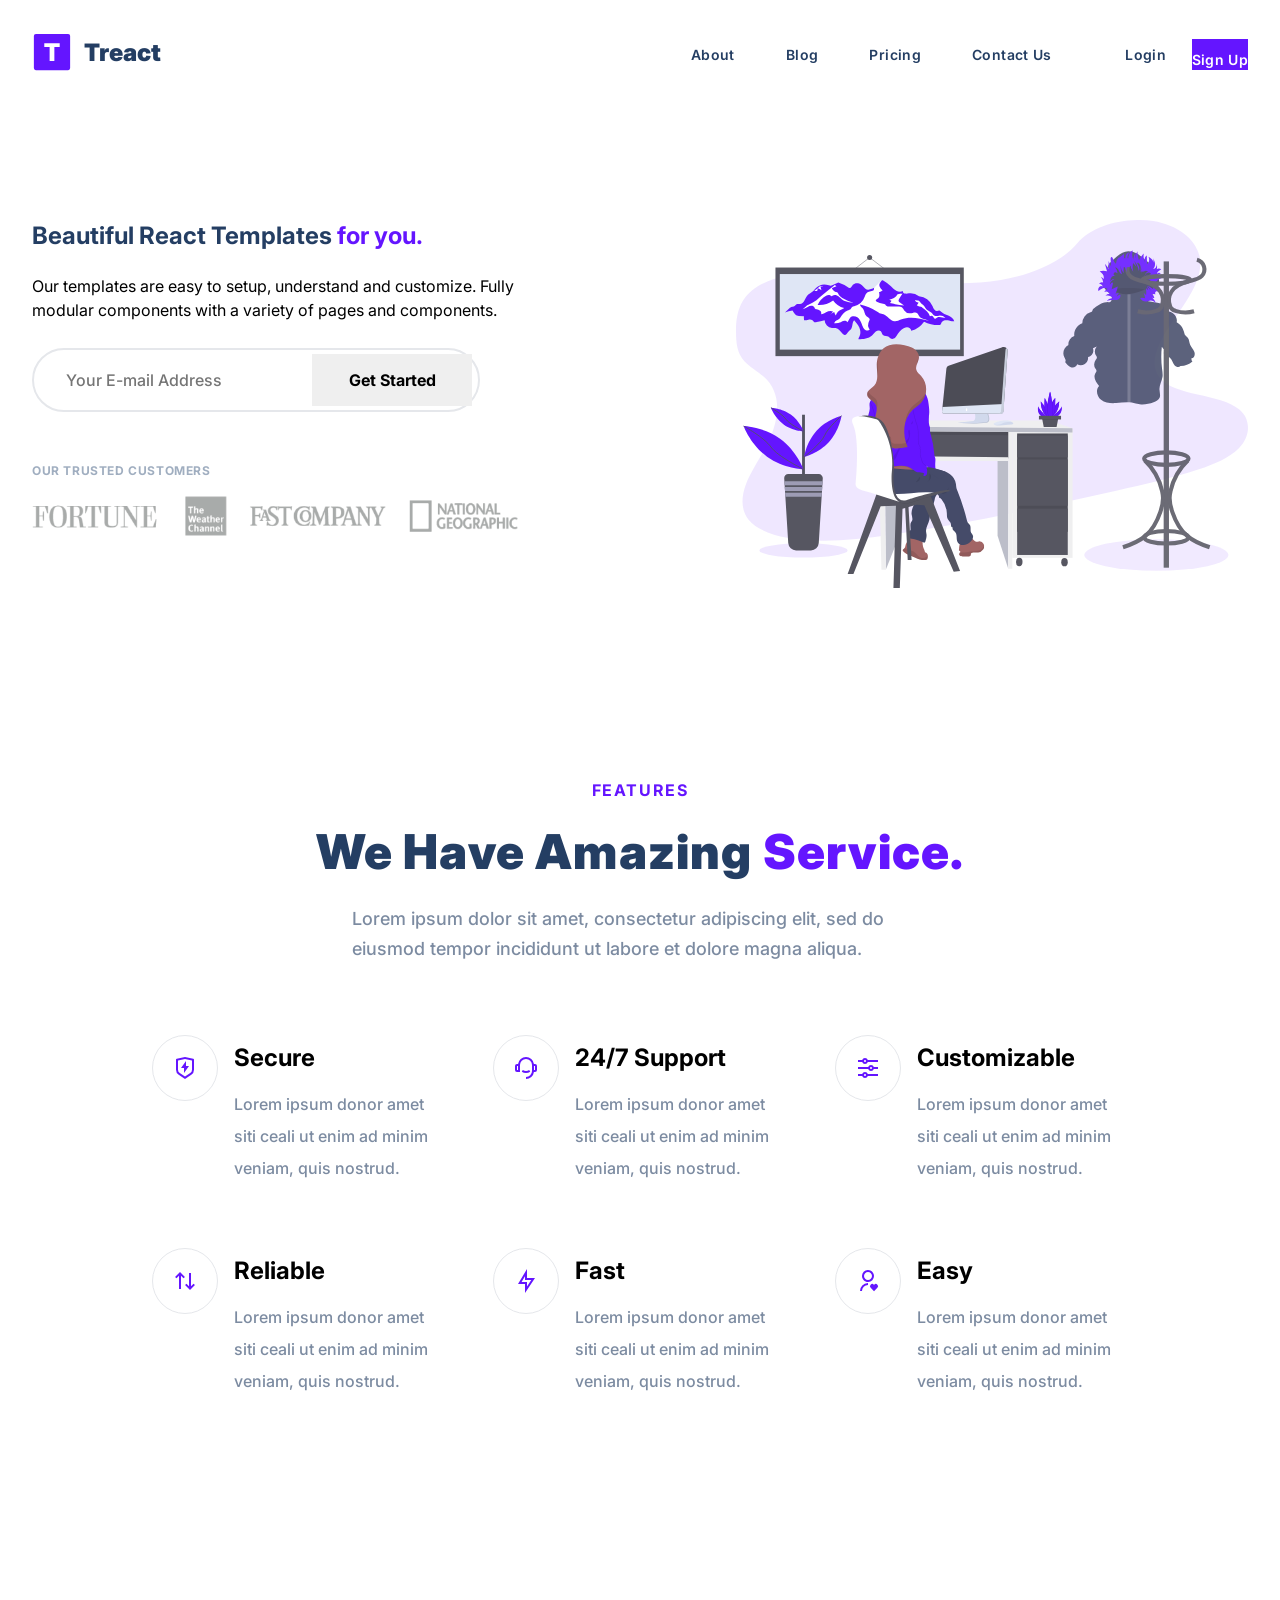
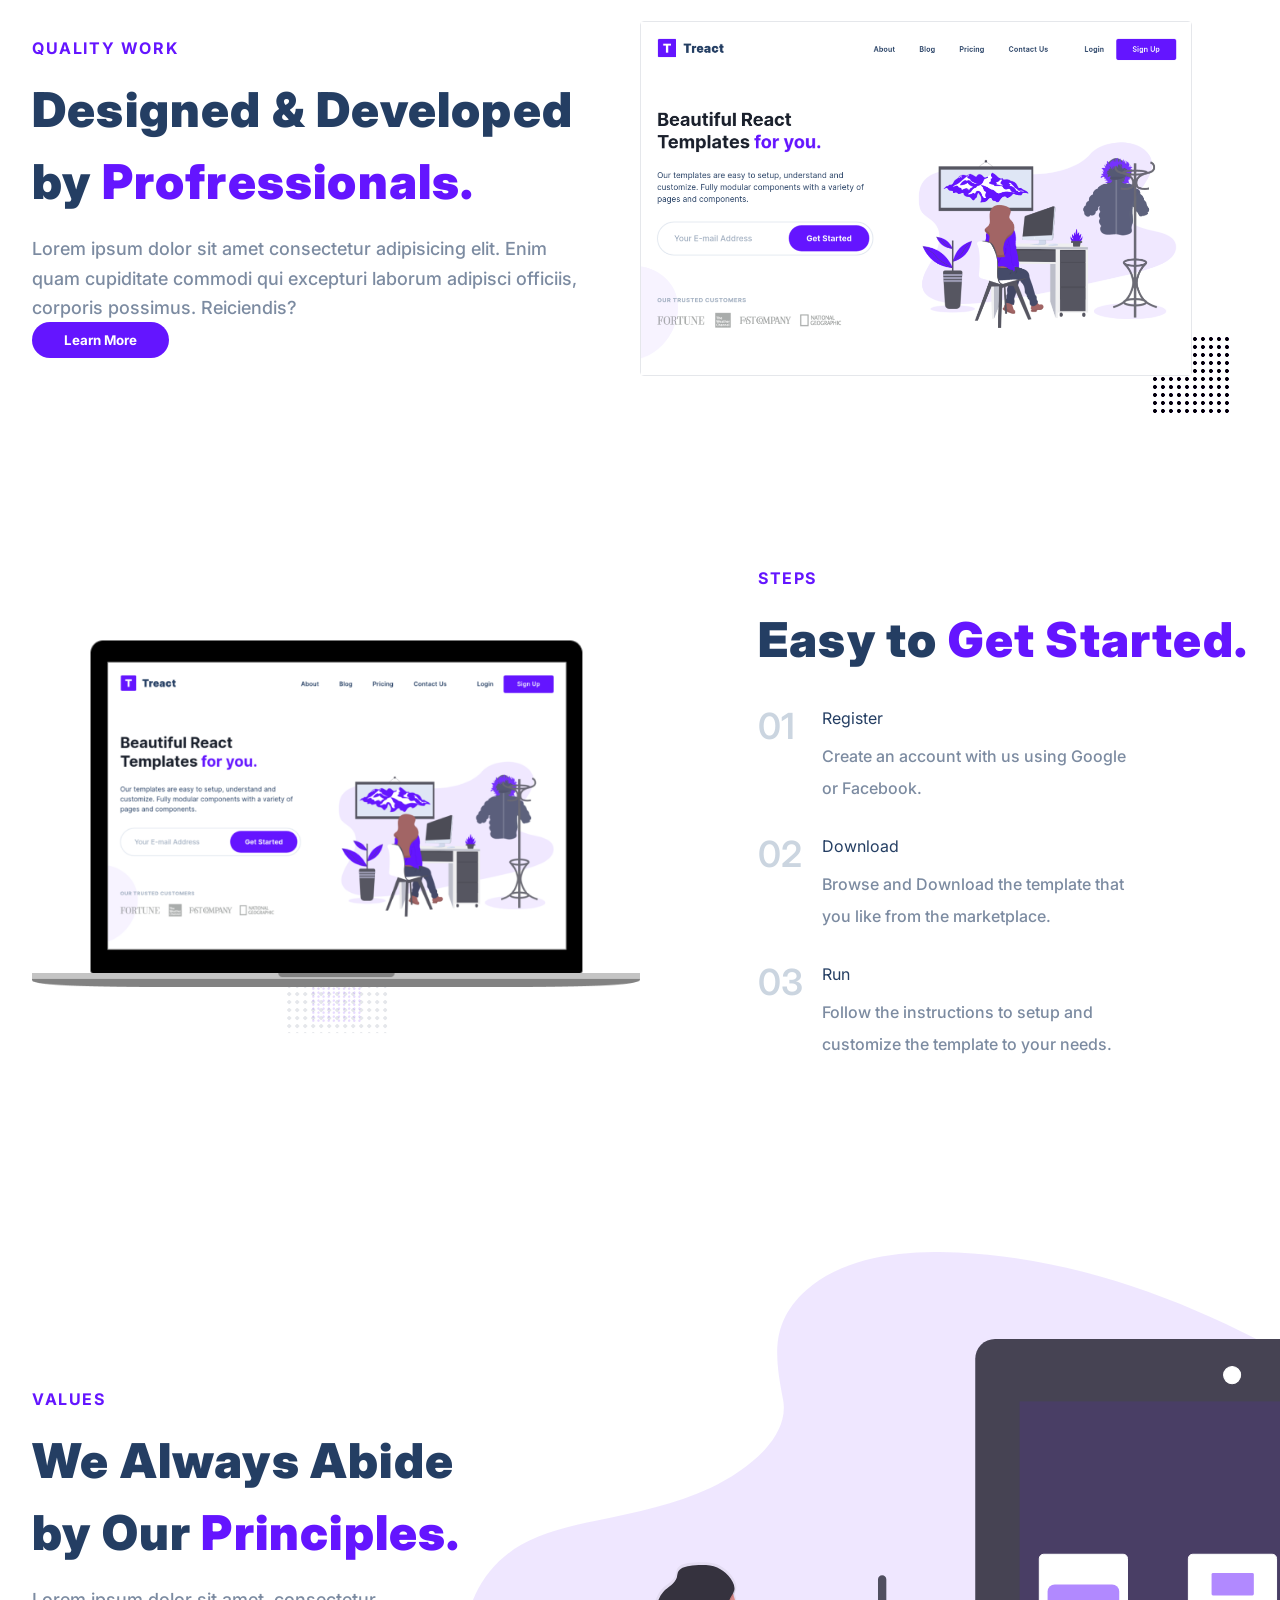
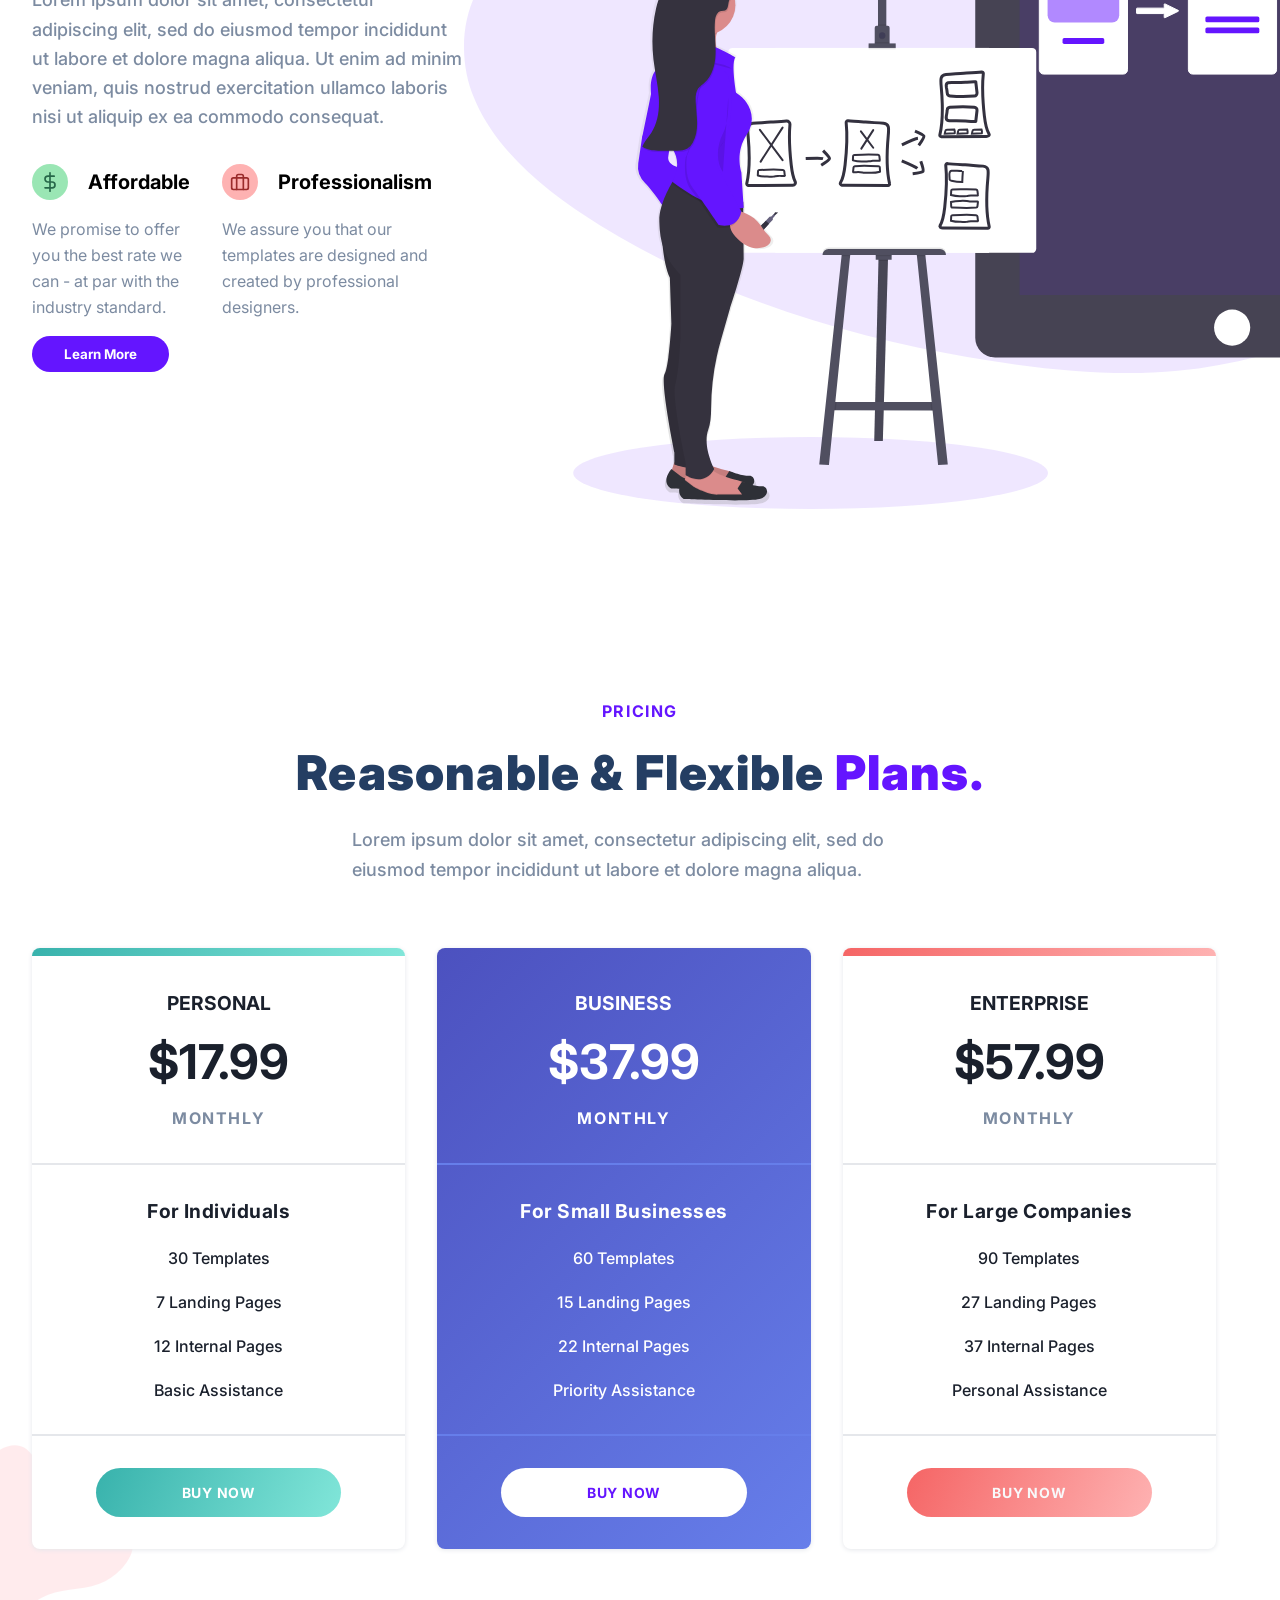
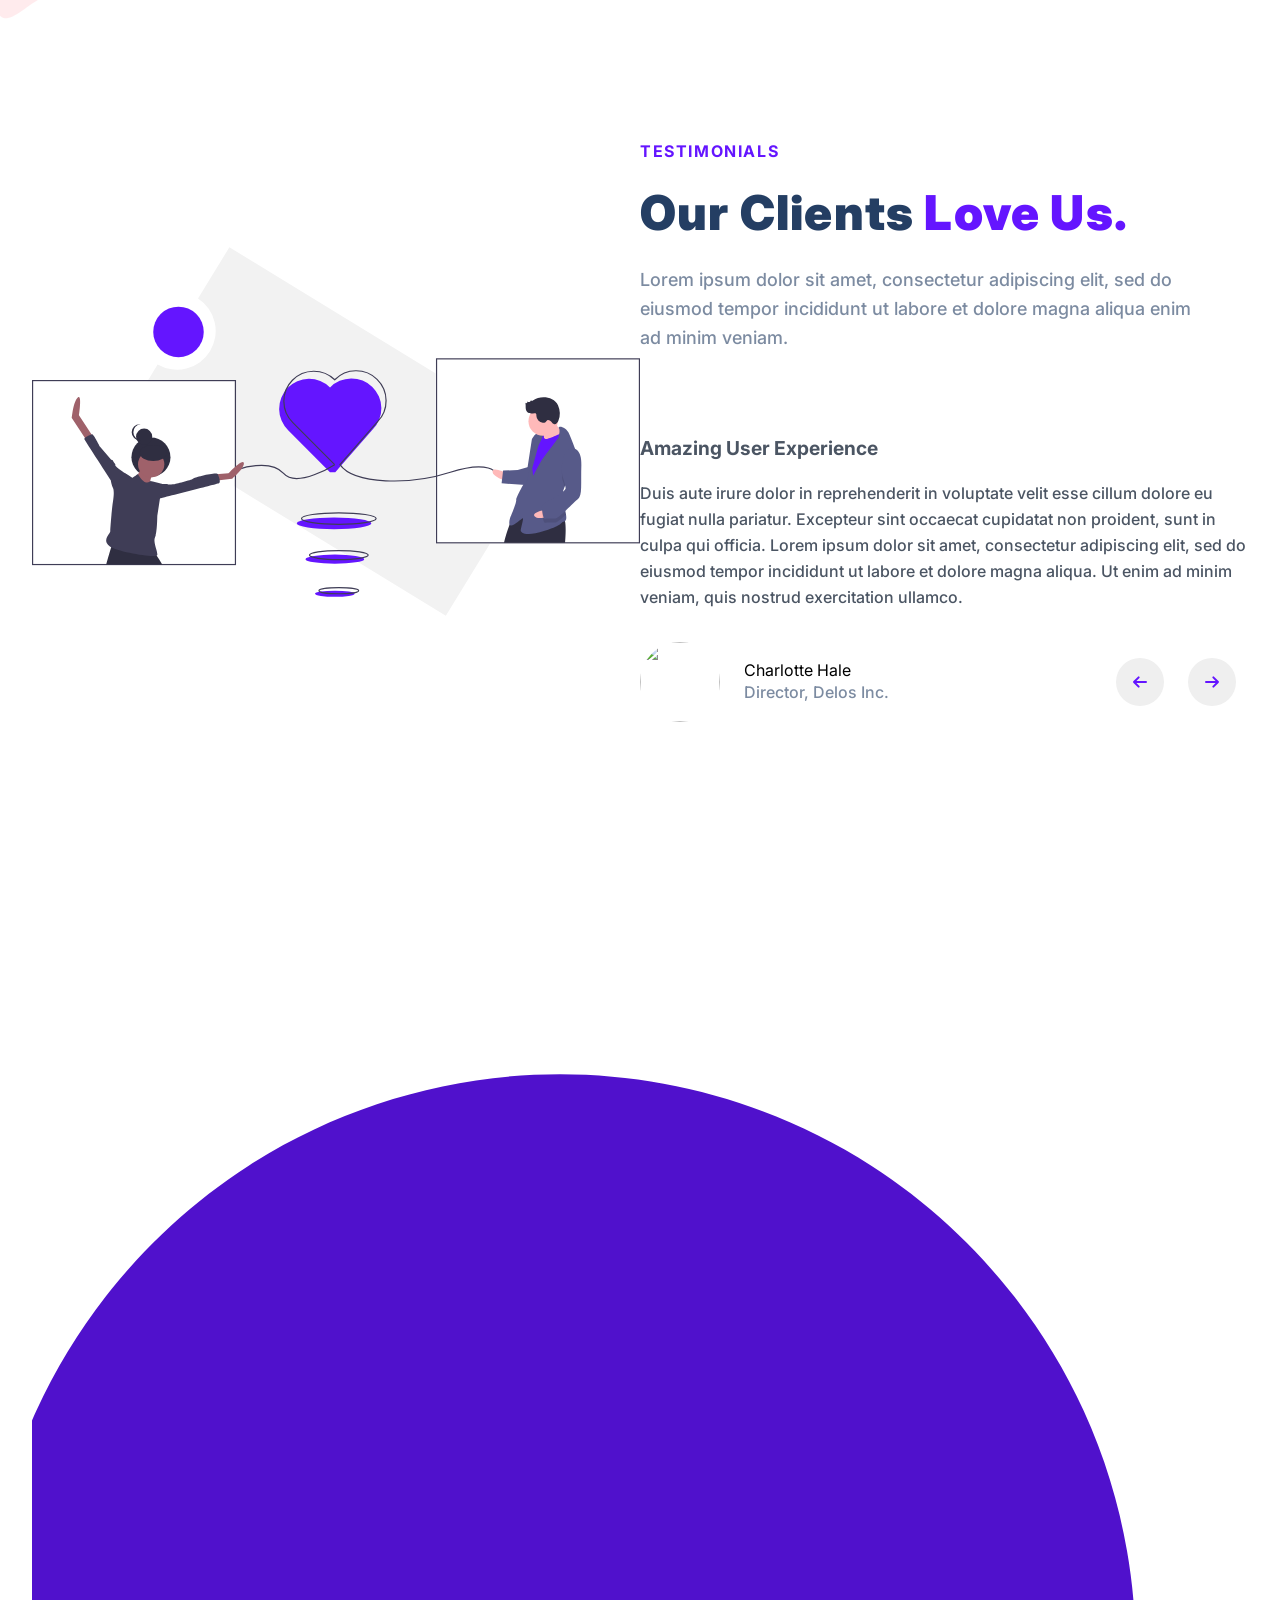
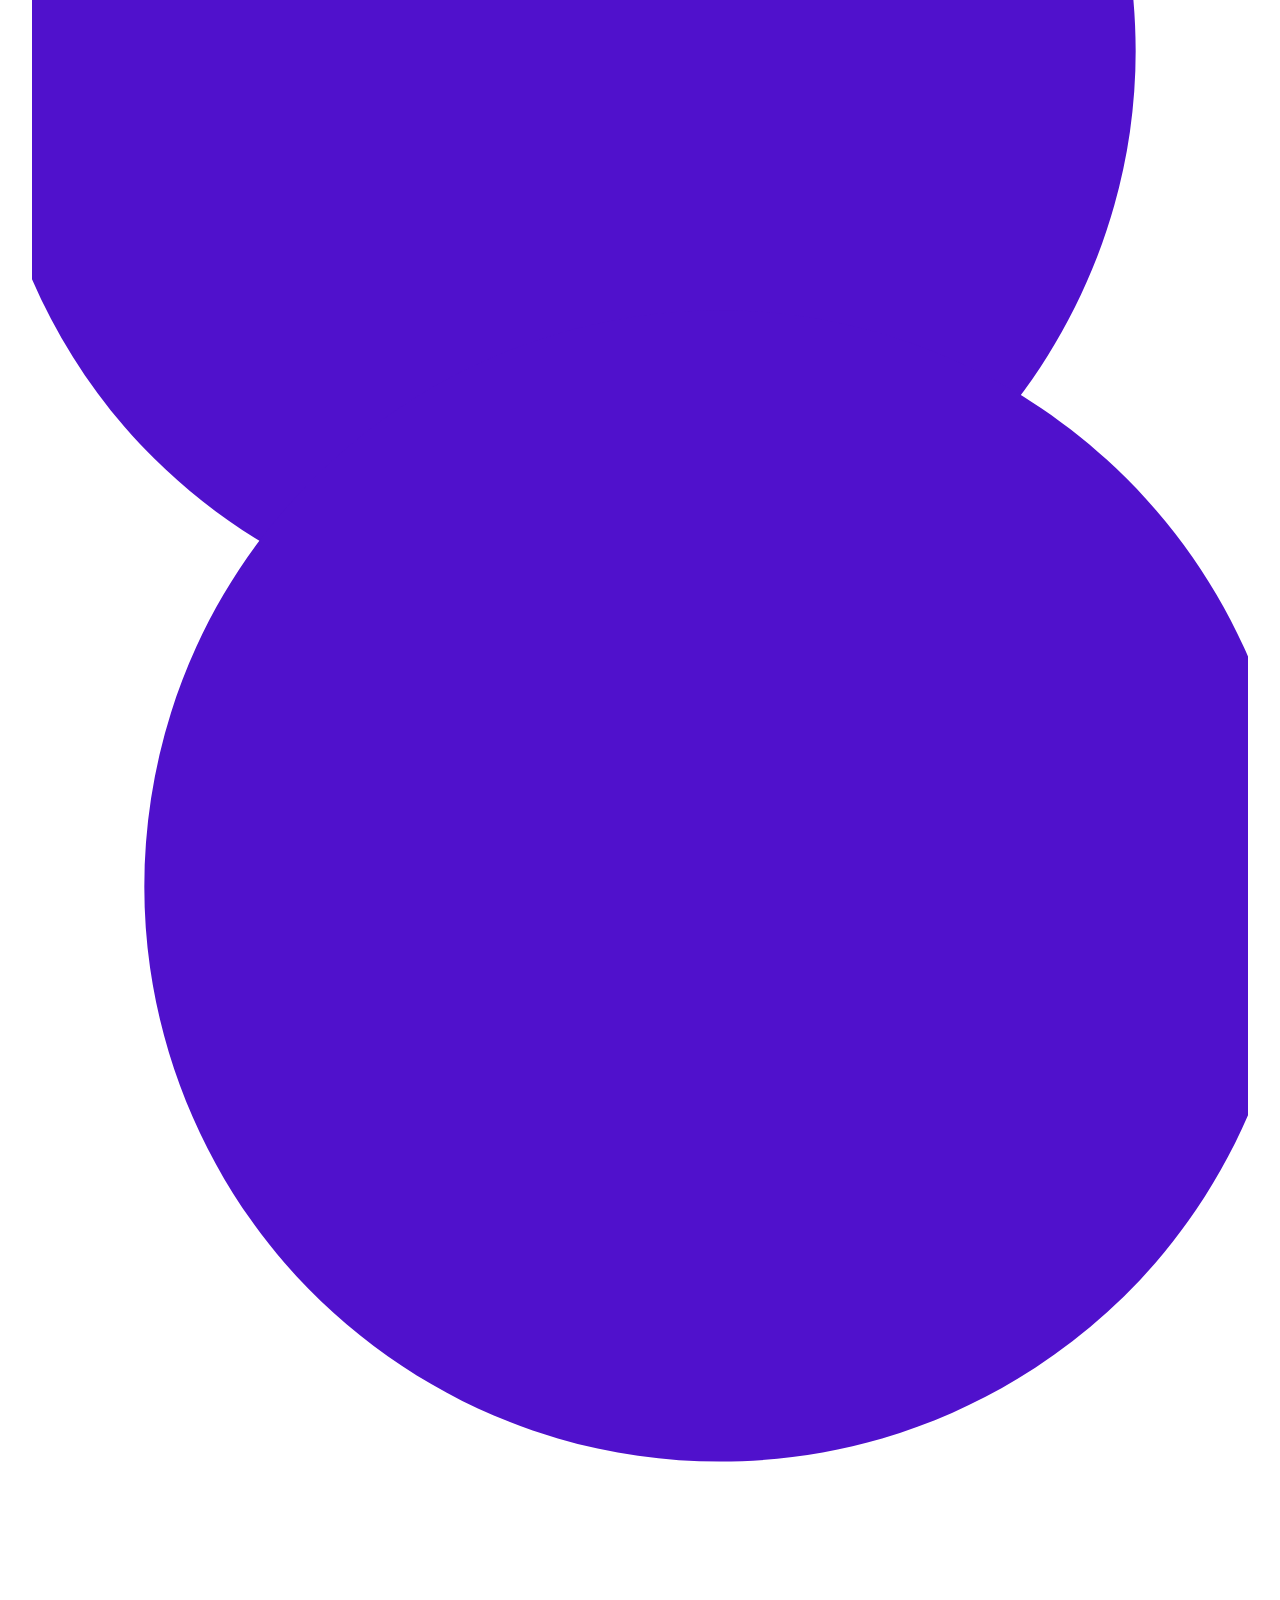
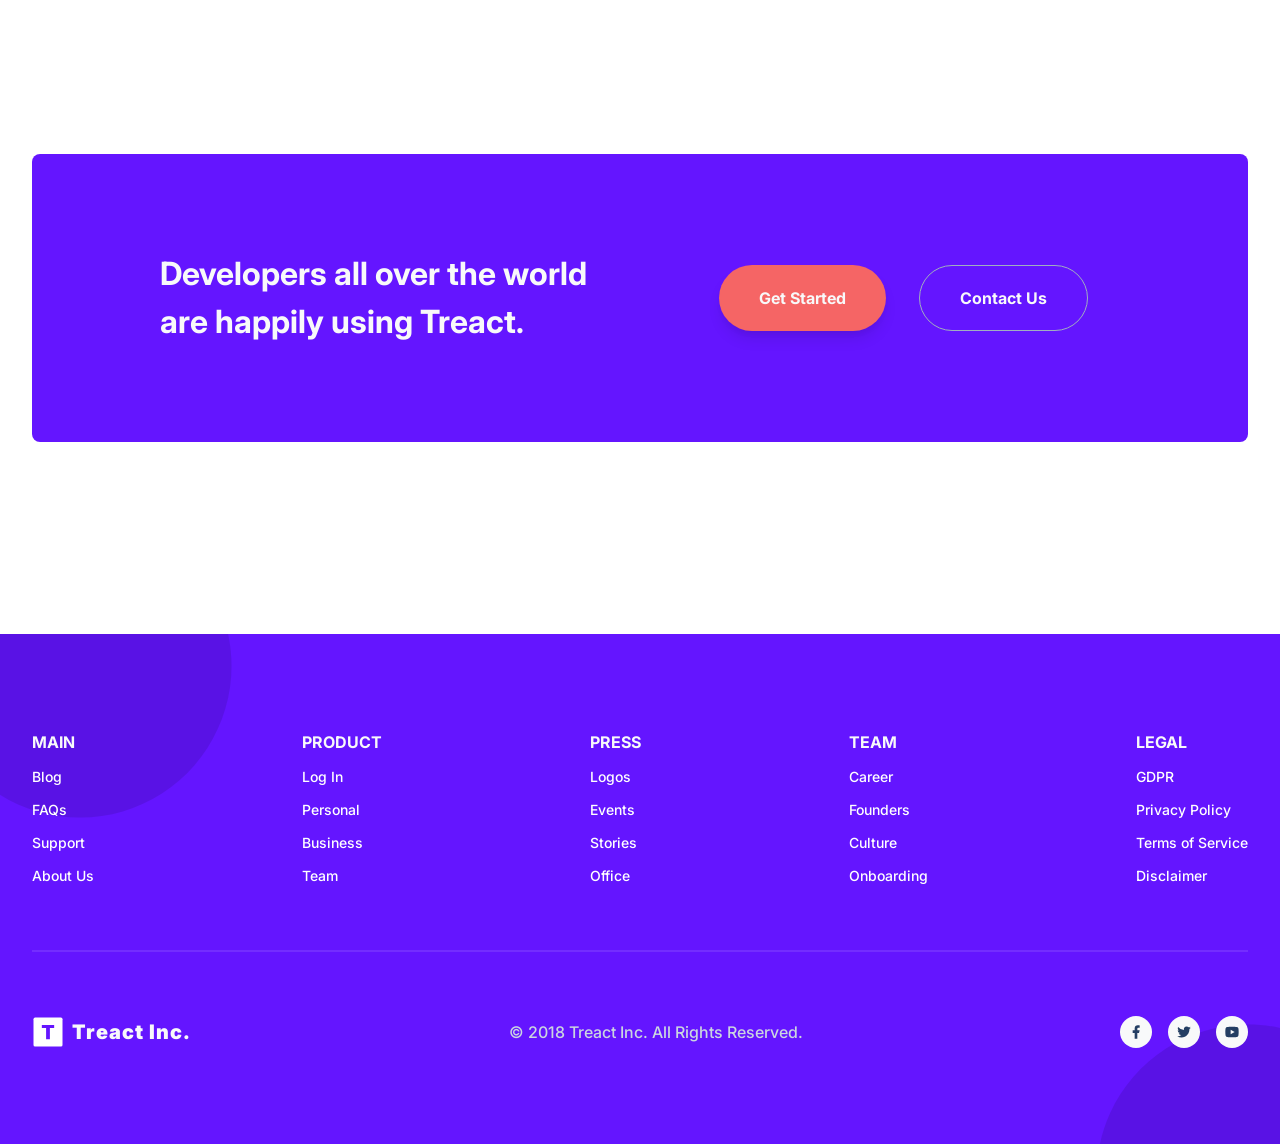
==== commit dacf93a6: "more changes" ====
--- a/_source.html
+++ b/_source.html
@@ -635,6 +635,9 @@
         </div>
       </section>
     </main>
+
+    <!-- FOOTER  -->
+     
     <footer>
       <svg viewBox="0 0 600 600" class="footer__blob--1">
         <g transform="translate(300,300)">
--- a/style.css
+++ b/style.css
@@ -11,73 +11,44 @@
 
 /* COLOR SET */
 
-/* from copilot, using the site css as a model */
-:root {
-  /* BRAND COLORS */
-  --color-primary: #6415ff;
-  --color-primary-hover: rgba(80, 17, 204);
-  --color-primary-dark: rgba(60, 13, 153);
-
-  /* SECONDARY / ACCENT COLORS */
-  --color-accent-teal-start: rgb(56, 178, 172);
-  --color-accent-teal-end: rgb(129, 230, 217);
-
-  --color-accent-indigo-start: rgb(76, 81, 191);
-  --color-accent-indigo-end: rgb(102, 126, 234);
-
-  --color-accent-red-start: rgb(245, 101, 101);
-  --color-accent-red-end: rgb(254, 178, 178);
-
-  --color-accent-warning: rgb(246, 173, 85);
-
-  /* BACKGROUND COLORS */
-  --color-bg: #ffffff;
-  --color-bg-surface: #f7fafc;
-  --color-bg-muted: #edf2f7;
-  --color-bg-brand: rgb(100, 21, 255); /* CTA + footer */
-
-  /* TEXT COLORS */
-  --text-primary: #243e63;
-  --text-secondary: #4b5568;
-  --text-tertiary: #718096;
-  --text-muted: #7c8ba1;
-  --text-inverse: #ffffff;
-  --text-inverse-soft: #f7fafc;
-
-  /* BORDER COLORS */
-  --border-light: #e5e7eb;
-  --border-medium: rgb(229, 231, 235);
-  --border-strong: rgb(160, 174, 192);
-
-  /* UTILITY COLORS */
-  --success: #9ae6b4;
-  --error: #feb2b2;
-}
-/* */
-
 :root {
   /* Brand / UI colors */
-  --rgb-bg: #f8f9fa;
-  --rgb-surface: #fff;
-  --rgb-pri: #6415ff;       /* Primary      */
-  --rgb-sec: #9333ea;       /* Secondary    */
-  --rgb-accent: #f59e0b;
+  --color-bg: #f8f9fa;
+  --color-surface: #fff;
+  --color-pri: #6415ff;       /* Primary      */
+  --color-sec: #9333ea;       /* Secondary    */
+  --color-accent: #f59e0b;
 
   /* Text colors */
-  --rgb-txt-pri: #243e63;   /* Primary      */
-  --rgb-txt-sec: #4b5563;   /* Secondary    */
-  --rgb-txt-muted: #7c8ba1; /* Muted        */
-  --rgb-txt-inv: #fff;      /* Inverse      */
+  --txt-dark: #1a202cff;    /* Default          */
+  --txt-dark-20: #1a202c20; /* Dark 20% opacity */
+  --txt-pri: #243e63ff;     /* Primary          */
+  --txt-sec: #4b5563;       /* Secondary        */
+  --txt-muted: #7c8ba1;     /* Muted            */
+  --txt-light: #cbd5e0;     /* light            */
+  --txt-inv: #fff;          /* Inverse          */
 
   /* Utility colors */
-  --rgb-btn-hover: #5011cc;
-  --rgb-success: #10b981;
-  --rgb-warning: #fbbf24;
-  --rgb-error: #ef4444;
-  --rgb-border: #e5e7eb;
-  --rgb-border-strong: #a0aec0;
-}
-
+  --color-btn-hover: #5011cc;
+  --color-success: #9ae6b4;
+  --color-warning: #fbbf24;
+  --color-error: #feb2b2;
+  --color-border: #e5e7eb;
+  --color-border-strong: #a0aec0;
+
+  /* SECONDARY / ACCENT COLORS */
+  --color-accent-teal-start: #38b2ac;
+  --color-accent-teal-end: #81e6d9;
+
+  --color-accent-indigo-start: #4c51bf;
+  --color-accent-indigo-end: #667eea;
+
+  --color-accent-red-dark: #e53e3e;
+  --color-accent-red-start: #f56565;
+  --color-accent-red-end: #feb2b2;  
+}
+
+html {scroll-behavior: smooth; } /* make automatic scrolling smooth instead of jumpy */
 
 * {
     margin: 0;
@@ -94,7 +65,7 @@
 }
 
 h1 {
-    color: var(--rgb-txt-pri);
+    color: var(--txt-pri);
 }
 
 h2 {
@@ -106,7 +77,7 @@
 }
 
 h4 {
-    color: var(--rgb-pri);
+    color: var(--color-pri);
     text-transform: uppercase;
 }
 
@@ -117,8 +88,14 @@
 a {
     font-size:medium;
     font-weight: bold;
-    color: var(--rgb-txt-pri);
+    color: var(--txt-pri);
     text-decoration: none;
+    cursor: pointer;
+}
+
+button {
+    cursor: pointer;
+    border: none;
 }
 
 img {
@@ -126,15 +103,20 @@
 }
 
 .row {
+    position: relative;
     width: 100%;
     max-width: 1280px;
     margin: 0 auto;
 }
 
 .row__narrow {
+    display: flex;
+    flex-direction: column;
+    align-items: center;
     width: 100%;
     max-width: 1024px;
     margin: 0 auto;
+
 }
 
 .container {
@@ -142,7 +124,7 @@
 }
 
 .purple {
-    color: var(--rgb-pri);
+    color: var(--color-pri);
 }
 
 section {
@@ -157,15 +139,15 @@
     border: none;
     padding: 10px 32px;
     border-radius: 100px;
-    background-color: var(--rgb-pri);
-    color: var(--rgb-surface);
+    background-color: var(--color-pri);
+    color: var(--color-surface);
     font-weight: 700;
     cursor: pointer;
     transition: all 300ms ease;
 }
 
 .btn:hover {
-    background-color: var(--rgb-btn-hover);
+    background-color: var(--color-btn-hover);
 }
 
 
@@ -195,13 +177,16 @@
 
 .nav__logo--title {
     font-size: x-large;
-    color: var(--rgb-txt-pri);
+    color: var(--txt-pri);
     font-weight: 900;
     margin-left: 12px;
     padding-bottom: 4px;
 }
 
 .nav__links {
+    display: flex;
+    align-items: center;
+    padding-bottom: 2px;
 }
 
 .nav__link {
@@ -212,21 +197,38 @@
     font-size: 14px;
     font-weight: 600;
     padding-top: 4px;
+    letter-spacing: 0.35px;
+    position: relative;
     border-bottom: 2px solid transparent;
-    position: relative;
-    transition: all 300ms;    
+    transition: 300ms;
+}
+
+.nav__link:after {
+  content: "";
+  position: absolute;
+  left: 0;
+  bottom: -6px;
+  height: 2px;
+  width: 100%;
+  background: var(--color-pri);
+  transition: all 300ms ease;
+  opacity: 0;
+}
+
+.nav__link:hover:after {
+  opacity: 1;
 }
 
 .login {
-    text-align: right;  /* PROBLEM: why doesn't this work? */
+    margin-left: 48px;
 }
 
 .nav__link--primary {
     margin: 0;
     margin-top: 2px;
     padding-top: 10px;
-    color: var(--rgb-surface);
-    background-color: var(--rgb-pri);
+    color: var(--color-surface);
+    background-color: var(--color-pri);
     line-height: 1.5;
     border: none;
     width: auto;
@@ -234,15 +236,67 @@
 }
 
 .btn__menu {
+    background-color: transparent;
     display: none;
-    background: transparent;
-    border: none;
-    transition: all 300ms ease;
+    border-width: medium;
+    border-style: none;
+    border-color: currentcolor;
+    border-image: initial;
+    transition: 300ms;
+}
+
+.modal__link--primary {
+  color: #f7fafc;
+  padding: 12px 32px;
+  background: #6415ff;
+  border-radius: 500px;
+  border: none;
 }
 
 .btn__menu--svg:hover {
     filter: invert(26%) sepia(94%) saturate(7476%) hue-rotate(261deg) brightness(94%) contrast(115%);
 }
+
+.btn__menu--close {
+  position: fixed;
+  top: 24px;
+  right: 18px;
+}
+
+
+
+.menu {
+    position: fixed;
+    top: 0px;
+    left: 0px;
+    right: 0px;
+    height: 378px;
+    background-color: rgb(255, 255, 255);
+    z-index: 4;
+    visibility: hidden;
+    opacity: 0;
+    transform: translateX(300%);
+    margin: 24px 16px;
+    padding: 32px;
+    border-width: 1px;
+    border-style: solid;
+    border-color: rgb(229, 231, 235);
+    border-image: initial;
+    border-radius: 8px;
+    transition: all 300ms ease;
+}
+
+.menu--open {
+  max-height: 100vh;
+  overflow-y: hidden;
+}
+
+.menu--open .menu {
+  visibility: visible;
+  opacity: 1;
+  transform: translateX(0);
+}
+
 
 .modal {
     position: fixed;
@@ -252,8 +306,8 @@
     height: 378px;
     margin: 24px 16px;
     padding: 32px;
-    background-color: var(--rgb-bg);
-    border: 1px solid var(--rgb-surface);
+    background-color: var(--color-bg);
+    border: 1px solid var(--color-border);
     border-radius: 8px;
     z-index: 4;
     visibility: hidden;
@@ -271,7 +325,6 @@
 }
 
 .modal__link {
-    color: #1a202c;
     font-size: 18px;
     font-weight: 600;
     line-height: 1.5;
@@ -281,9 +334,9 @@
 }
 
 .modal__link--pri {
-    color: var(--rgb-border);
+    color: var(--color-border);
     padding: 12px 32px;
-    background: var(--rgb-pri);
+    background: var(--color-pri);
     border-radius: 500px;
     border: none;
 }
@@ -310,17 +363,29 @@
 
 .section__tag {
   font-size: medium;
-  color: var(--rgb-pri);
+  color: var(--color-pri);
   letter-spacing: 1.6px;
   font-weight: bold;
   text-transform: uppercase;
 
 }
 
+.section__description {
+    /* This one is oriented on the left, so it has right padding */
+    padding: 32px 64px 32px 0;
+    width: 50%;
+}
+
+.section__description--other {
+    /* This one is oriented on the right, so it has left padding */
+    padding: 32px 0;
+    padding-left: 64px;
+}
+
 .section__title {
     font-size: 48px;
     font-weight: 900;
-    color: var(--rgb-txt-pri);
+    color: var(--txt-pri);
     line-height: 1.5;
     margin: 16px 0;
     letter-spacing: 0.025em;}
@@ -328,14 +393,25 @@
 .section__para {
     font-size: large;
     font-weight: 500;
-    color: var(--rgb-txt-muted);
+    color: var(--txt-muted);
     line-height: 1.625;
+    max-width: 576px;
+}
+
+.text-center {
+    text-align: center;
 }
 
 .section__img--wrapper {
     z-index: 1;
     position: relative; /* necessary for child with absolute pos */
 }
+
+.section__btn {
+    padding: 12px 32px;
+    margin-top: 32px;
+}
+
 
 /* 
 
@@ -385,10 +461,10 @@
 .header__email--input {
     width: 100%;
     border-radius: 500px;
-    border: 2px solid var(--rgb-border);
+    border: 2px solid var(--color-border);
     padding: 20px 192px 20px 32px;
     /* change color of placeholder text */
-    color: var(--rgb-error);
+    color: var(--color-error);
     font-size: 16px;
     font-weight: 500;
     position: absolute; /* Necessary to cover the button */
@@ -396,12 +472,12 @@
 }
 
 .header__email--input:hover {
-    border-color: var(--rgb-border-strong);
+    border-color: var(--color-border-strong);
 }
 
 .header__email--input:focus, .header__email--input:active {
     outline: none;
-    border-color: var(--rgb-pri);
+    border-color: var(--color-pri);
 }
 
 .header__email--btn {
@@ -417,7 +493,7 @@
     margin: 48px 0 0;
     font-size: 12px;
     font-weight: bold;
-    color: var(--rgb-border-strong);
+    color: var(--color-border-strong);
     letter-spacing: 0.05em;
     text-transform: uppercase;
 }
@@ -445,11 +521,11 @@
     position: relative;
 }
 
-#features .row__narrow {
-    display: flex;
-    flex-direction: column;
-    align-items: center;
-}
+/*#features .row__narrow {
+    display: flex;
+    flex-direction: column;
+    align-items: center;
+}*/
 
 .features {
     margin-top: 40px;
@@ -470,7 +546,7 @@
 .feature__img--wrapper {
     display: flex;  /* make sure the contents are centered */
     padding: 20px;
-    border: 1px solid var(--rgb-border);
+    border: 1px solid var(--color-border);
     border-radius: 500px;
 }
 
@@ -490,7 +566,7 @@
     margin-top: 16px;
     font-size: 16px;
     max-width: calc(634px / 3);
-    color: var(--rgb-txt-muted);
+    color: var(--txt-muted);
     line-height: 2;
     font-weight: 500;
 }
@@ -514,10 +590,11 @@
     width: 50%;
 }
 
+/* Replaced by section__description
 .quality__description {
     max-width: 576px;
     margin-right: 64px;
-}
+} */
 
 .quality__img--wrapper {
     border-radius: 4px;
@@ -535,7 +612,7 @@
     /* build the grid */
     width: 80px;  /* overall width */
     height: 80px; /* overall height */
-    background-image: radial-gradient(var(--rgb-pri) 2px, transparent 2px); /* dot size/color */
+    background-image: radial-gradient(var(--color-pri) 2px, transparent 2px); /* dot size/color */
     background-size: 8px 8px; /* space between */
 
     /* position the grid */
@@ -546,7 +623,7 @@
     bottom: 0;
     z-index: 0;
 
-    animation: pulseGrid 20s infinite ease-in-out;
+/*    animation: pulseGrid 20s infinite ease-in-out;*/
 }
 
 @keyframes pulseGrid {
@@ -561,62 +638,446 @@
   }
 }
 
-.btn__quality {
-    padding: 12px 32px;
+/* 
+
+STEPS ↓
+
+*/
+
+h5 {
+    font-weight: 600;
+    font-size: 20px;
+    color: var(--txt-pri); 
+    line-height: 1;    
+}
+
+#steps .row {
+    display: flex;
+    justify-content: space-between;
+    align-items: center;
+}
+
+.steps__img--wrapper {
+    position: relative;
+    display: flex;
+    width: 50%;
+}
+
+.steps__img {
+    position: relative;
+    width: 100%;
+    z-index: 1;
+}
+
+.steps__grid {
+    /* build the grid */
+    width: 8vw;  /* overall width, scalable */
+    height: 4vw; /* overall height, scalable */
+    background-image: radial-gradient(var(--color-border) 2px, transparent 2px); /* dot size/color */
+    background-size: 8px 8px; /* space between */
+
+    /* position the grid */
+    transform: translateX(50%) translateY(90%);
+    position: absolute;
+    display: block;
+    left: calc(50% - 8vw);  /* scaling position */
+    bottom: 0;
+    z-index: 0;
+}
+
+.steps__list {
+    margin: 0;
+    padding: 0;
+    box-sizing: border-box;
+    font-family: "Inter", sans-serif;
+    color: var(--txt-pri);
+}
+
+.step {
+    display: flex;
+    align-items: flex-start;
+    margin-top: 32px; 
+}
+
+.step__number {
+    color: var(--txt-light); 
+    width: 40px;        /**/
+    font-size: 36px;
+    font-weight: 600;
+    line-height: 1;    
+}
+
+.step__description {
+    display: flex;
+    flex-direction: column;
+    margin-left: 24px;
+    max-width: 320px;    
+}
+
+.step_title {
+    font-weight: 600;
+    font-size: 20px;
+    color: var(--txt-pri);
+    line-height: 1;    
+}
+
+.step__para {
+    font-size: medium;
+    color: var(--txt-muted);
+    margin-top: 12px;
+    font-weight: 500;
+    line-height: 2;    
+}
+
+/* 
+
+VALUES ↓
+
+*/
+
+#values .row {
+    display: flex;
+    justify-content: space-between;
+    align-items: center;
+}
+
+.values__description {
+    width: 50%;
+}
+
+.values__list {
+    display: flex;
     margin-top: 32px;
+    margin-bottom: 16px;
+}
+
+.value {
+    display: flex;
+    flex-direction: column;
+    margin-right: 32px;
+}
+
+.value__title {
+    /* container for the img and name */
+    display: flex;
+    align-items: center;
+}
+
+.value__img--wrapper {
+    background-color: var(--color-error);
+
+    border-radius: 50%;
+    display: flex;
+    justify-content: center;
+    align-items: center;
+    width: 36px;
+    height: 36px;
+}
+
+.value:nth-child(1) .value__img--wrapper {
+    background-color: var(--color-success);
+}
+
+.value__img {
+    width: 20px;
+}
+
+.value__name {
+    font-size: 20px;
+    font-weight: bold;
+    margin-left: 20px;
+}
+
+.value__para {
+    color: var(--txt-muted);
+    margin-top: 16px;
+    line-height: 1.625;
+}
+
+/*.values__img {
+    width: 50%;
+}*/
+
+/*
+
+PRICING ↓
+
+*/
+
+
+#pricing .row {
+    display: flex;
+    flex-direction: column;
+    align-items: center;
+}
+
+.plans {
+    display: flex;
+    position: relative;
+    flex-direction: row;
+    width: 100%;
+    justify-content: space-between;
+}
+
+.plan {
+    position: relative;
+    margin-top: 4rem;
+    display: flex;
+    width: 100%;
+    max-width: 24rem;
+    flex-direction: column;
+    border-radius: 0.5rem;
+    background-color: var(--color-surface);
+    padding-left: 2rem;
+    padding-right: 2rem;
+    margin-right: 2rem;
+    padding-top: 0.5rem;
+    text-align: center;
+    color: var(--txt-dark);
+    box-shadow: 0px 1px 5px var(--color-border);
+}
+
+.plan__stripe {
+    color: var(--color-bg);
+    background: linear-gradient(115deg, var(--color-accent-teal-start) 0%, var(--color-accent-teal-end) 100%); 
+    position: absolute;
+    left: 0px;
+    right: 0px;
+    top: 0px;
+    height: 0.5rem;
+    border-top-left-radius: 0.5rem;
+    border-top-right-radius: 0.5rem;
+}
+
+.plan__top {
+    display: flex;
+    flex-direction: column;
+    padding-top: 2rem;
+    padding-bottom: 2rem;
+    text-transform: uppercase;
+    line-height: 1.625;
+}
+
+.plan__name {
+    font-size: larger;
+    font-weight: bold;
+    line-height: 1.625;
+}
+
+.plan__price {
+    font-size: 48px;
+    font-weight: bold;
+    line-height: 1.625;
+    margin: 4px 0;
+}
+
+.plan__duration {
+    color: var(--txt-muted);
+    font-size: 16px;
+    letter-spacing: 0.1em;
+    font-weight: bold;
+    line-height: 1.625;
+}
+
+.plan__middle {
+    margin-left: -2rem;
+    margin-right: -2rem;
+    display: flex;
+    flex: 1 1 0%;
+    flex-direction: column;
+    border-top: 2px solid var(--color-border);
+    border-bottom: 2px solid var(--color-border);
+    padding: 2rem;
+}
+
+.plan__target {
+    font-size: larger;
+    font-weight: 700;
+    line-height: 1.5;
+    letter-spacing: 0.025em;
+}
+
+.plan__feature {
+    margin-top: 20px;
+    font-weight: 500;
+    color: var(--text-tertiary);
+    font-size: 16px;
+    line-height: 1.5;
+}
+
+.plan__bottom {
+    padding: 2rem;
+}
+
+.plan__button {
+    color: var(--color-bg);
+    background: linear-gradient(115deg, var(--color-accent-teal-start) 0%, var(--color-accent-teal-end) 100%); 
+    border-radius: 0.25rem;
+    padding: 0.75rem 2rem;
+    font-weight: 700;
+    color: var(--color-surface);
+    transition: all 300ms ease;
+    width: 100%;
+    border-radius: 100px;
+    padding-top: 1rem;
+    padding-bottom: 1rem;
+    font-size: 0.875rem;
+    text-transform: uppercase;
+    letter-spacing: 0.05em;
+}
+
+.plan__button:hover {
+  transform: translate(1px, -1px);
+  box-shadow: 0px 20px 25px -5px var(--txt-dark-20);
+}
+
+.plan:nth-child(3) .plan__stripe,
+.plan:nth-child(3) .plan__button {
+    color: var(--color-bg);
+    background: linear-gradient(115deg, var(--color-accent-red-start) 0%, var(--color-accent-red-end) 100%);
+}
+
+.plan:nth-child(2) {
+    background: linear-gradient(135deg, var(--color-accent-indigo-start) 0%, var(--color-accent-indigo-end) 100%);
+}
+
+.plan:nth-child(2) .plan__name,
+.plan:nth-child(2) .plan__price,
+.plan:nth-child(2) .plan__target,
+.plan:nth-child(2) .plan__duration,
+.plan:nth-child(2) .plan__feature {
+    color: var(--color-surface);
+}
+
+.plan:nth-child(2) .plan__button {
+    color: var(--color-pri);
+    background: var(--color-surface);
+}
+
+.plan:nth-child(2) .plan__middle {
+    border-top: 2px solid var(--color-accent-indigo-end);
+    border-bottom: 2px solid var(--color-accent-indigo-end);
+}
+
+.plan:nth-child(2) .plan__stripe {
+  visibility: hidden;
+}
+
+.plans__blob {
+    z-index: -1;
+    position: absolute;
+    left: 0;
+    bottom: 0;
+    transform: translateX(-50%) translateY(50%) scaleX(1) scaleY(1);
+    height: 256px;
+    width: 256px;
+    opacity: 0.25;    
 }
 
 /* 
 
-STEPS ↓
+TESTIMONIALS ↓
 
 */
 
 
-#steps .row {
+#testimonials .row {
+    display: flex;
+}
+
+.testimonials__img {
+    width: 50%;
+}
+
+.testimonial {
+    margin-top: 40px;
+}
+
+.testimonial__rating {
+    margin-right: 2px;
+    margin-top: 4px;
+    margin-bottom: 1rem;
+}
+
+.fa-star,
+.fa-star-half-alt {
+  color: var(--color-accent);
+  display: inline-block;
+  height: 1.25rem;
+  width: 1.25rem;
+}
+
+.testimonial__title {
+    color: var(--txt-sec);
+    line-height: 1.625;
+    font-size: larger;
+    font-weight: 700;
+}
+
+.testimonial__para {
+    margin-top: 1rem;
+    margin-bottom: 2rem;
+    font-weight: 500;
+    line-height: 1.625;
+    font-size: 16px;
+    color: var(--txt-sec);
+}
+
+.testimonial__bottom {
     display: flex;
     justify-content: space-between;
-    align-items: center;
-}
-
-
-/* 
-
-VALUES ↓
-
-*/
-
-#values .row {
-    display: flex;
-    justify-content: space-between;
-    align-items: center;
-}
-
-
-/*
-
-PRICING ↓
-
-*/
-
-
-#pricing .row {
-    display: flex;
-    flex-direction: column;
-    align-items: center;
-}
-
-/* 
-
-TESTIMONIALS ↓
-
-*/
-
-
-#testimonials .row {
-    display: flex;
-}
-
+}
+
+.testimonial__profile {
+    display: flex;
+    align-items: center;
+}
+
+.testimonial__img {
+    width: 80px;
+    height: 80px;
+    /*border-radius: 50%;*/
+    border-radius: 50% 50% / 50% 50%;
+}
+
+.testimonial__details {
+    margin-left: 24px;
+}
+
+.testimonial__name {
+
+}
+
+.testimonial__role {
+    color: var(--txt-muted);
+    font-weight: 500;
+    line-height: 1.5;
+}
+
+.testimonial__buttons {
+  display: flex;
+  align-items: center;
+}
+
+.testimonial__button svg {
+  width: 16px;
+  height: 16px;
+}
+
+.testimonial__button {
+  display: flex;
+  justify-content: center;
+  align-items: center;
+  padding: 16px;
+  background: var(-rgb-border);
+  border-radius: 50%;
+  margin: 0 12px;
+  transition: all 300ms ease;
+}
+
+.testimonial__button:hover {
+  background-color: var(--color-border);
+}
 
 /* 
 
@@ -631,6 +1092,102 @@
     overflow: hidden;
 }
 
+.start__container {
+/*    position: relative;*/
+
+    padding: 96px 0;
+    width: 100%;
+    background-color: var(--color-pri);
+    border-radius: 8px;
+    display: flex;
+    justify-content: center;
+    align-items: center;
+}
+
+/* Blob basics, common to both blobs */
+.start__blob {
+    position: absolute;
+    color: var(--color-btn-hover);
+    opacity: 0.5;   
+    height: 20rem;
+    width: 20rem; 
+}
+
+/* blob specifics */
+.start__blob--1 {
+    bottom: 0px;
+    left: 0px;
+    transform: translate(-5rem, 8rem);
+}
+
+.start__blob--2 {
+    top: 0px;
+    right: 0px;
+    transform: translate(5rem, -16rem);
+}
+
+.start__row {
+    width: 100%;
+    margin: 0 auto;
+    max-width: 1024px;
+    padding: 0 32px;
+    display: flex;
+    justify-content: center;
+    align-items: center;
+}
+
+.start__title, .start__buttons {
+    width: 50%;
+}
+
+.start__title {
+    color: var(--color-bg);
+    font-size: xx-large;
+    font-weight: 700;
+    line-height: 1.5;
+    z-index: 1;
+}
+
+.start__buttons {
+    display: flex;
+    justify-content: flex-end;
+}
+
+/* General button style */
+.start__button {
+    padding: 20px 40px;
+    border-radius: 500px;
+    font-weight: 700;
+    font-size: 16px;
+    color: var(--color-bg);
+    line-height: 1.5;
+    letter-spacing: 0.025;
+    margin: 1px;
+    z-index: 2;
+    margin-right: 32px;
+    transition: all 300ms ease;
+}
+
+/* Button style 1 */
+.start__button:nth-child(1) {
+    background: var(--color-accent-red-start);
+    box-shadow: rgba(0, 0, 0, 0.1) 0px 10px 15px -3px, rgba(0, 0, 0, 0.05) 0px 4px 6px -2px;
+}
+
+.start__button:hover:nth-child(1) {
+    background-color: var(--color-accent-red-dark);
+}
+
+/* button style 2 */
+.start__button:nth-child(2) {
+    border: 1px solid var(--color-border-strong);
+    transition: all 300ms ease;
+}
+
+.start__button:hover:nth-child(2) {
+    background-color: var(--color-bg);
+    color: var(--color-pri);
+}
 
 /* 
 
@@ -641,12 +1198,145 @@
 
 footer {
     padding: 96px 32px;
-    background-color: var(--rgb-pri);
+    background-color: var(--color-pri);
     margin-bottom: -32px;
     position: relative;
     overflow: hidden;
 }
 
+.footer__row {
+    position: relative;
+}
+
+.footer__blob--1 {
+    position: absolute;
+    top: 0;
+    left: 0;
+    width: 320px;
+    height: 320px;
+    transform: translateX(-80px) translateY(-128px);
+    z-index: 1;
+    opacity: 0.5;
+}
+
+.footer__blob--2 {
+    position: absolute;
+    bottom: 0;
+    right: 0;
+    width: 320px;
+    height: 320px;
+    transform: translateX(128px) translateY(192px);
+    z-index: 1;
+    opacity: 0.5;    
+}
+
+.footer__columns {
+    margin-top: -48px;
+    display: flex;
+    justify-content: space-between;
+    flex-wrap: wrap;
+}
+
+.footer__column {
+    margin-top: 48px;
+    display: flex;
+    flex-direction: column;
+    align-items: flex-start;
+    z-index: 2;
+}
+
+.footer__column--title {
+    font-weight: 700;
+    color: var(--color-bg);
+    line-height: 1.5;    
+}
+
+.footer__column--link {
+    color: var(--color-surface);
+    font-size: 14px;
+    margin-top: 12px;
+    line-height: 1.5;
+    font-weight: 500;
+    position: relative;
+    cursor: pointer;
+}
+
+/* Add an animating line under the column link */
+.footer__column--link:after {
+  content: "";
+  position: absolute;
+  left: 0;
+  bottom: -3px;
+  height: 2px;
+  width: 100%;
+  background: var(--color-surface);
+  transition: all 300ms ease;
+  opacity: 0;
+}
+
+.footer__column--link:hover:after {
+  opacity: 0.8;
+}
+
+.footer__divider {
+    width: 100%;
+    height: 2px;
+    margin: 64px 0;
+    background: color-mix(in srgb, var(--color-bg) 10%, transparent ); 
+}
+
+.footer__bottom {
+    display: flex;
+    justify-content: space-between;
+    align-items: center;
+}
+
+.footer__logo {
+    display: flex;
+    align-items: center;
+}
+
+.footer__logo--img {
+    height: 32px;
+    width: 32px;
+}
+
+.footer__logo--text {
+    font-size: 20px;
+    color: var(--color-bg);
+    font-weight: 900;
+    margin-left: 8px;
+    letter-spacing: 0.05em;
+}
+
+.footer__copyright {
+    color: var(--txt-light);
+    font-weight: 500;    
+}
+
+.footer__socials {
+    display: flex;
+    align-items: center;
+    margin-left: -16px;
+}
+
+.footer__social--link {
+    width: 32px;
+    height: 32px;
+    margin-left: 16px;
+    padding: 8px;
+    background: var(--color-bg);
+    display: flex;
+    justify-content: center;
+    border-radius: 50%;
+    z-index: 2;
+    cursor: pointer;
+    transition: all 300ms ease;    
+}
+
+.footer__social--link:hover {
+    background-color: var(--txt-light);
+}
 
 /* 
 
@@ -655,50 +1345,385 @@
 */
 
 
-@media(max-width: 1280px) {
-    header .row {
-        align-items: flex-end;
-    }
-}
+/*
+@media (max-width: 1280px) {
+  header .row {
+    align-items: flex-end;
+  }
+
+  .steps__grid {
+    height: 5rem;
+    width: 5rem;
+    bottom: -50px;
+  }
+  h1 {
+    font-size: 36px;
+    color: #1a202c;
+    line-height: 1.25;
+  }
+  .header__description--para {
+    font-size: 16px;
+  }
+  .header__customers {
+    padding-right: 64px;
+  }
+  .header__img--wrapper {
+    display: flex;
+    justify-content: flex-end;
+  }
+  .header__img {
+    max-width: 512px;
+  }
+  .plan__button {
+    max-width: none;
+  }
+
+  .plan__bottom {
+    padding-left: 2rem;
+    padding-right: 2rem;
+  }
+  .testimonials__img {
+    width: 40%;
+  }
+  .testimonials__description {
+    width: calc(100% - 40%);
+  }
+}
+
 
 @media (max-width: 1024px) {
-
-    .btn__menu {
-        display: block;
-    }
-    header .row {
-        flex-direction: column;
-        align-items: center;
-    }
-    footer {
-        padding: 80px 32px;
-    }
-}
-
-@media(max-width: 768px) {
-    #quality .row,
-    #values .row {
-        flex-direction: column-reverse;
-    }
-    #steps .row,
-    #testimonials .row {
-        flex-direction: column;
-        align-items: center;
-    }
-    #pricing .row {
-        margin-top: 40px;
-    }
-}
-
-@media(max-width: 640px) {
-    .container {
-        padding: 80px 0;
-    }
-    .nav__logo {
-        margin: 8px 0;
-        padding-bottom: 4px;
-    }
-    main {
-        margin-bottom: 80px;
-    }
-}+  .nav__links {
+    display: none;
+  }
+  .btn__menu {
+    display: block;
+  }
+  header .row {
+    flex-direction: column;
+    align-items: center;
+  }
+  .header__description,
+  .header__img--wrapper {
+    width: 100%;
+    max-width: 512px;
+    margin: 0 auto;
+  }
+  .header__description {
+    text-align: center;
+    display: flex;
+    flex-direction: column;
+    align-items: center;
+  }
+  h1 {
+    font-size: 30px;
+  }
+  .header__description--para {
+    margin: 20px 0;
+  }
+  .header__customers {
+    padding-right: 0px;
+  }
+  .header__customers--title,
+  .header__img--wrapper {
+    margin-top: 48px;
+  }
+  .features {
+    max-width: 768px;
+  }
+  .feature {
+    width: calc(50%);
+  }
+  .feature__title {
+    line-height: 1;
+  }
+  .feature__row {
+    padding: 32px 8px;
+    margin: 0 16px;
+  }
+  .feature__para {
+    max-width: none;
+  }
+  .section__para {
+    font-size: 16px;
+  }
+  .section__title {
+    font-size: 36px;
+  }
+  .quality__description {
+    margin-right: 0px;
+    padding-right: 48px;
+  }
+  .value {
+    margin-top: 2.5rem;
+  }
+
+  .values__list {
+    max-width: 20rem;
+    flex-direction: column;
+  }
+  .plans {
+    flex-direction: column;
+    align-items: center;
+  }
+
+  .plan {
+    margin-right: 0px;
+  }
+  #features .section__title,
+  #pricing .section__title {
+    font-size: 48px;
+  }
+
+  #testimonials .container {
+    padding-top: 5rem;
+    padding-bottom: 5rem;
+  }
+  .testimonials__description {
+    padding-left: 48px;
+  }
+
+  #start .container {
+    padding-top: 5rem;
+    padding-bottom: 5rem;
+  }
+
+  .start__row {
+    flex-direction: column;
+  }
+  .start__title {
+    text-align: center;
+    width: 100%;
+    max-width: 512px;
+  }
+  .start__buttons {
+    width: auto;
+    margin-top: 24px;
+  }
+  .start__button {
+    padding: 16px 32px;
+  }
+  footer {
+    padding: 80px 32px;
+  }
+}
+
+/**/
+
+@media (max-width: 768px) {
+  .features {
+    justify-content: center;
+  }
+  .feature {
+    width: auto;
+    max-width: 384px;
+  }
+  .section__para {
+    font-size: 14px;
+  }
+  #quality .row,
+  #values .row {
+    flex-direction: column-reverse;
+  }
+  .quality__description,
+  .steps__description,
+  .values__description,
+  .testimonials__description {
+    padding: 0;
+    margin-top: 64px;
+    text-align: center;
+  }
+  .quality__description,
+  .quality__img--wrapper,
+  .steps__description,
+  .steps__img--wrapper,
+  .values__description,
+  .values__img,
+  .testimonials__description,
+  .testimonials__img {
+    width: 100%;
+    max-width: 448px;
+  }
+  #steps .row,
+  #testimonials .row {
+    flex-direction: column;
+  }
+
+  .step {
+    flex-direction: column;
+    align-items: center;
+  }
+  .step__description {
+    margin-top: 12px;
+    margin-left: 0;
+  }
+  .values__list {
+    margin-left: auto;
+    margin-right: auto;
+  }
+  .value:nth-of-type(1) {
+    margin-right: 0px;
+  }
+  .value {
+    margin-right: 0px;
+    align-items: center;
+  }
+  #pricing .row {
+    margin-top: 40px;
+  }
+  .testimonials__description {
+    padding-left: 0;
+  }
+  .footer__columns {
+    justify-content: flex-start;
+  }
+  .footer__column {
+    width: calc(100% / 3);
+  }
+  .footer__bottom {
+    flex-direction: column;
+    align-items: center;
+  }
+  .footer__copyright,
+  .footer__socials {
+    margin-top: 32px;
+  }
+  .footer__socials {
+    margin-left: 0px;
+  }
+  .footer__social--link:first-child {
+    margin-left: 0px;
+  }
+}
+
+
+@media (max-width: 640px) {
+  .section__title {
+    line-height: 1.25;
+  }
+  .container {
+    padding: 80px 0;
+  }
+  .nav__logo {
+    margin: 8px 0;
+    padding-bottom: 4px;
+  }
+  .header__email {
+    flex-direction: column;
+    height: auto;
+  }
+  .header__email--input {
+    position: static;
+    padding: 16px 0;
+    padding-left: 32px;
+    line-height: 1.5;
+  }
+  .header__email--btn {
+    width: 100%;
+    padding: 16px 0;
+    margin: 16px 0;
+    margin-bottom: 0px;
+    line-height: 1.5;
+  }
+  .header__customers--title {
+    font-size: 14px;
+    letter-spacing: 0.05em;
+  }
+  .section__title {
+    font-size: 30px;
+  }
+  #features .section__title,
+  #pricing .section__title {
+    font-size: 36px;
+  }
+  .feature__row {
+    flex-direction: column;
+    align-items: center;
+    text-align: center;
+  }
+  .feature__title {
+    letter-spacing: 0.025em;
+    line-height: 1;
+  }
+  .feature__text {
+    margin-left: 0px;
+    margin-top: 16px;
+  }
+  .feature__para {
+    margin-top: 4px;
+    line-height: 2;
+  }
+  #steps .section__title {
+    margin: 16px 0 0 0;
+  }
+  .steps__list {
+    margin-top: 48px;
+  }
+  .btn {
+    line-height: 1.5;
+  }
+  .plan__price {
+    font-size: 36px;
+  }
+  .plan__bottom {
+    padding: 2rem 1rem;
+  }
+  .testimonial__para {
+    margin-bottom: 32px;
+  }
+  .testimonial__bottom {
+    flex-direction: column;
+    align-items: center;
+    padding-top: 4px;
+  }
+  .testimonial__profile {
+    flex-direction: column;
+    align-items: center;
+  }
+  .testimonial__details {
+    margin-left: 0;
+    margin-top: 8px;
+  }
+  .testimonial__img {
+    height: 64px;
+    width: 64px;
+  }
+  .testimonial__buttons {
+    margin-top: 32px;
+  }
+  .start__title {
+    font-size: 24px;
+  }
+  .start__container {
+    padding: 80px 0;
+  }
+  .start__buttons {
+    flex-direction: column;
+  }
+  .start__button:nth-child(1) {
+    margin-right: 0;
+  }
+  .start__button {
+    padding: 12px 24px;
+    font-size: 14px;
+  }
+  .start__button:nth-child(2) {
+    margin-top: 16px;
+  }
+  main {
+    margin-bottom: 80px;
+  }
+  .footer__columns {
+    justify-content: center;
+  }
+  .footer__column {
+    width: auto;
+    padding: 0 16px;
+    text-align: center;
+    align-items: center;
+  }
+  .footer__copyright {
+    font-size: 14px;
+    text-align: center;
+    line-height: 1.5;
+  }
+}
